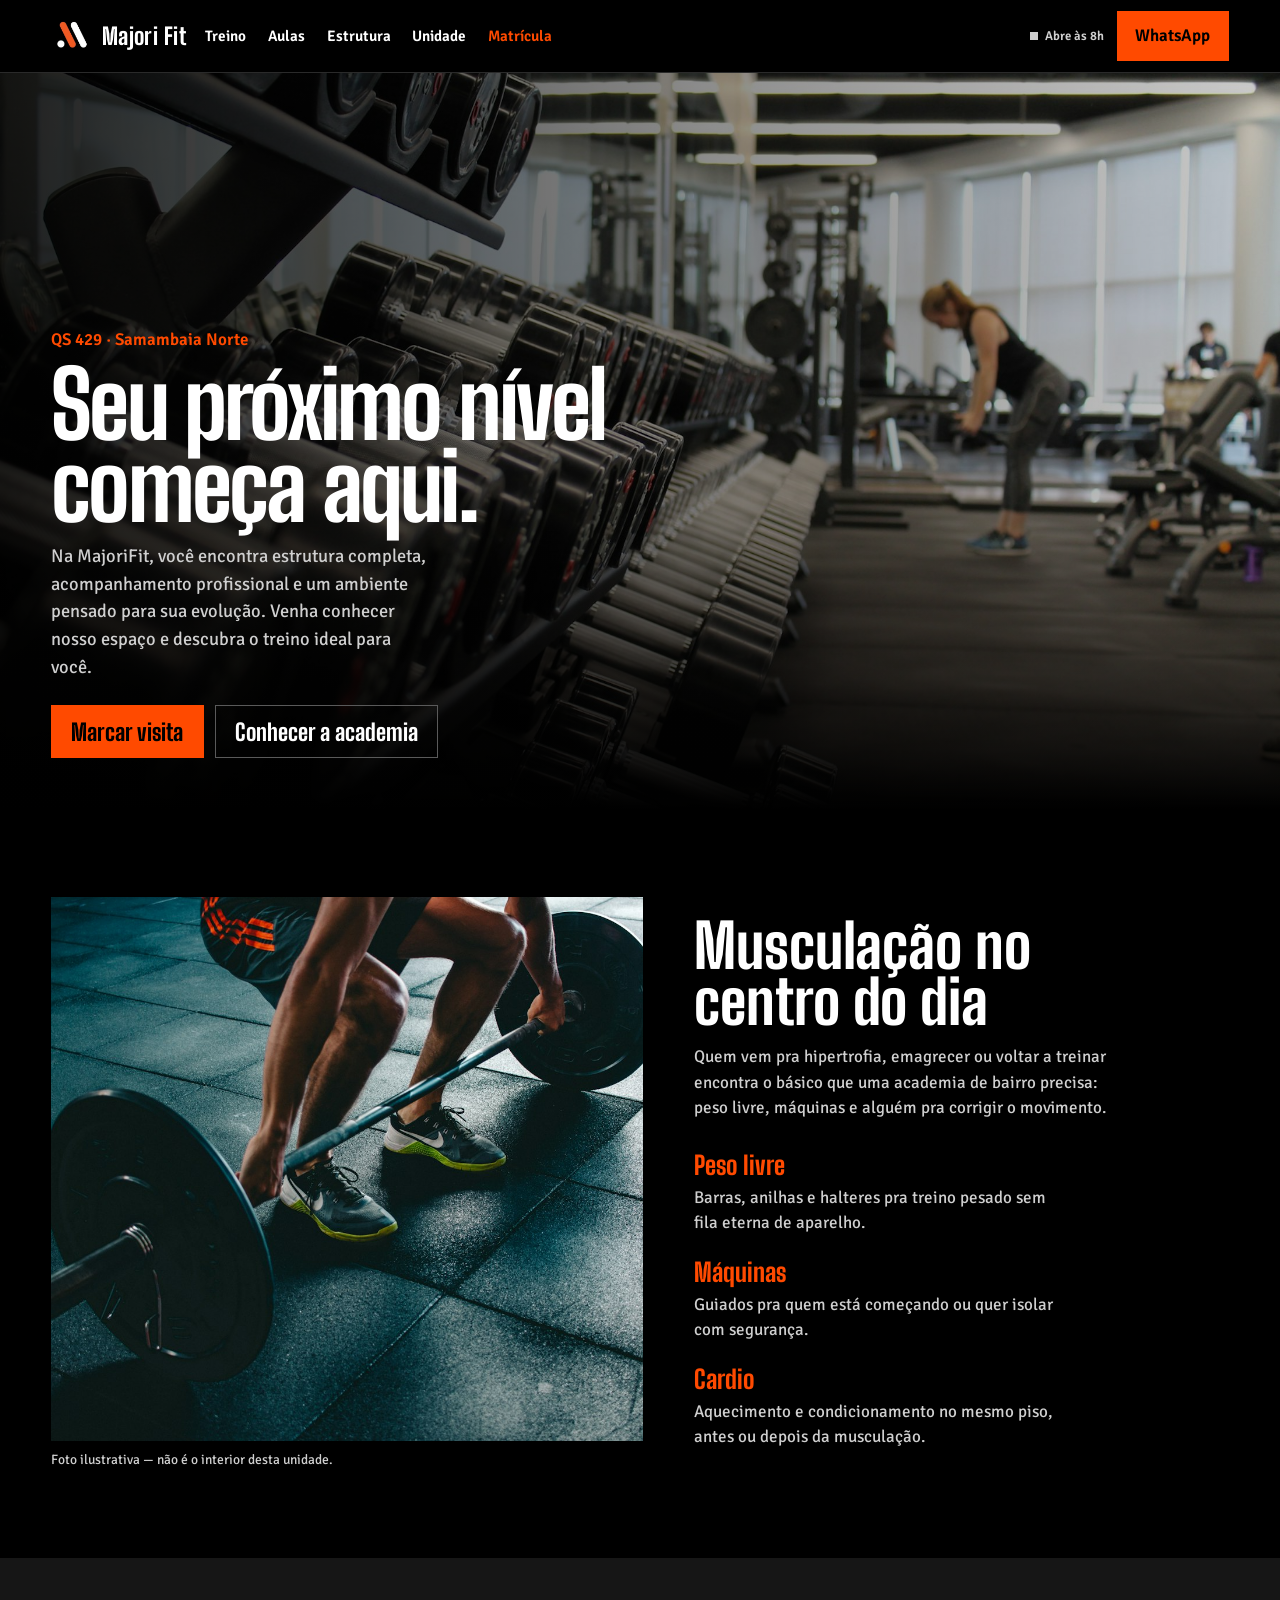
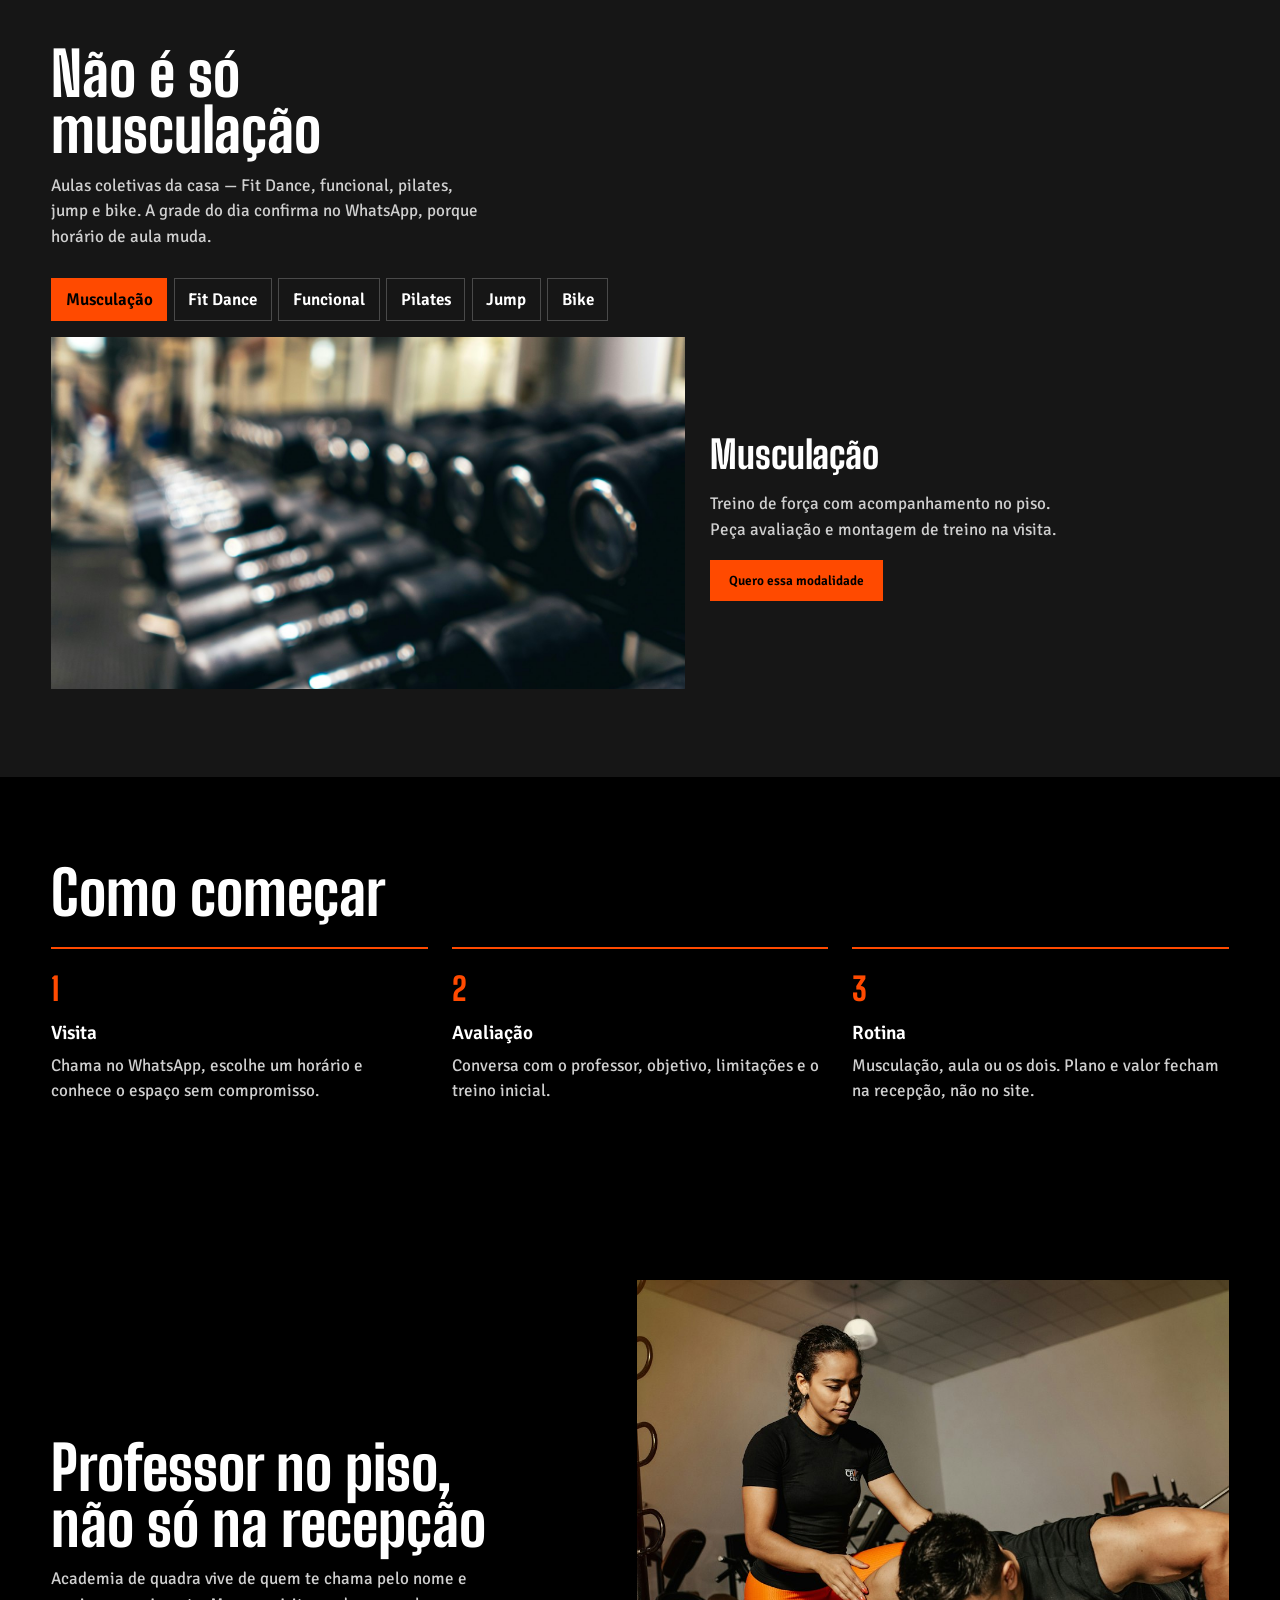
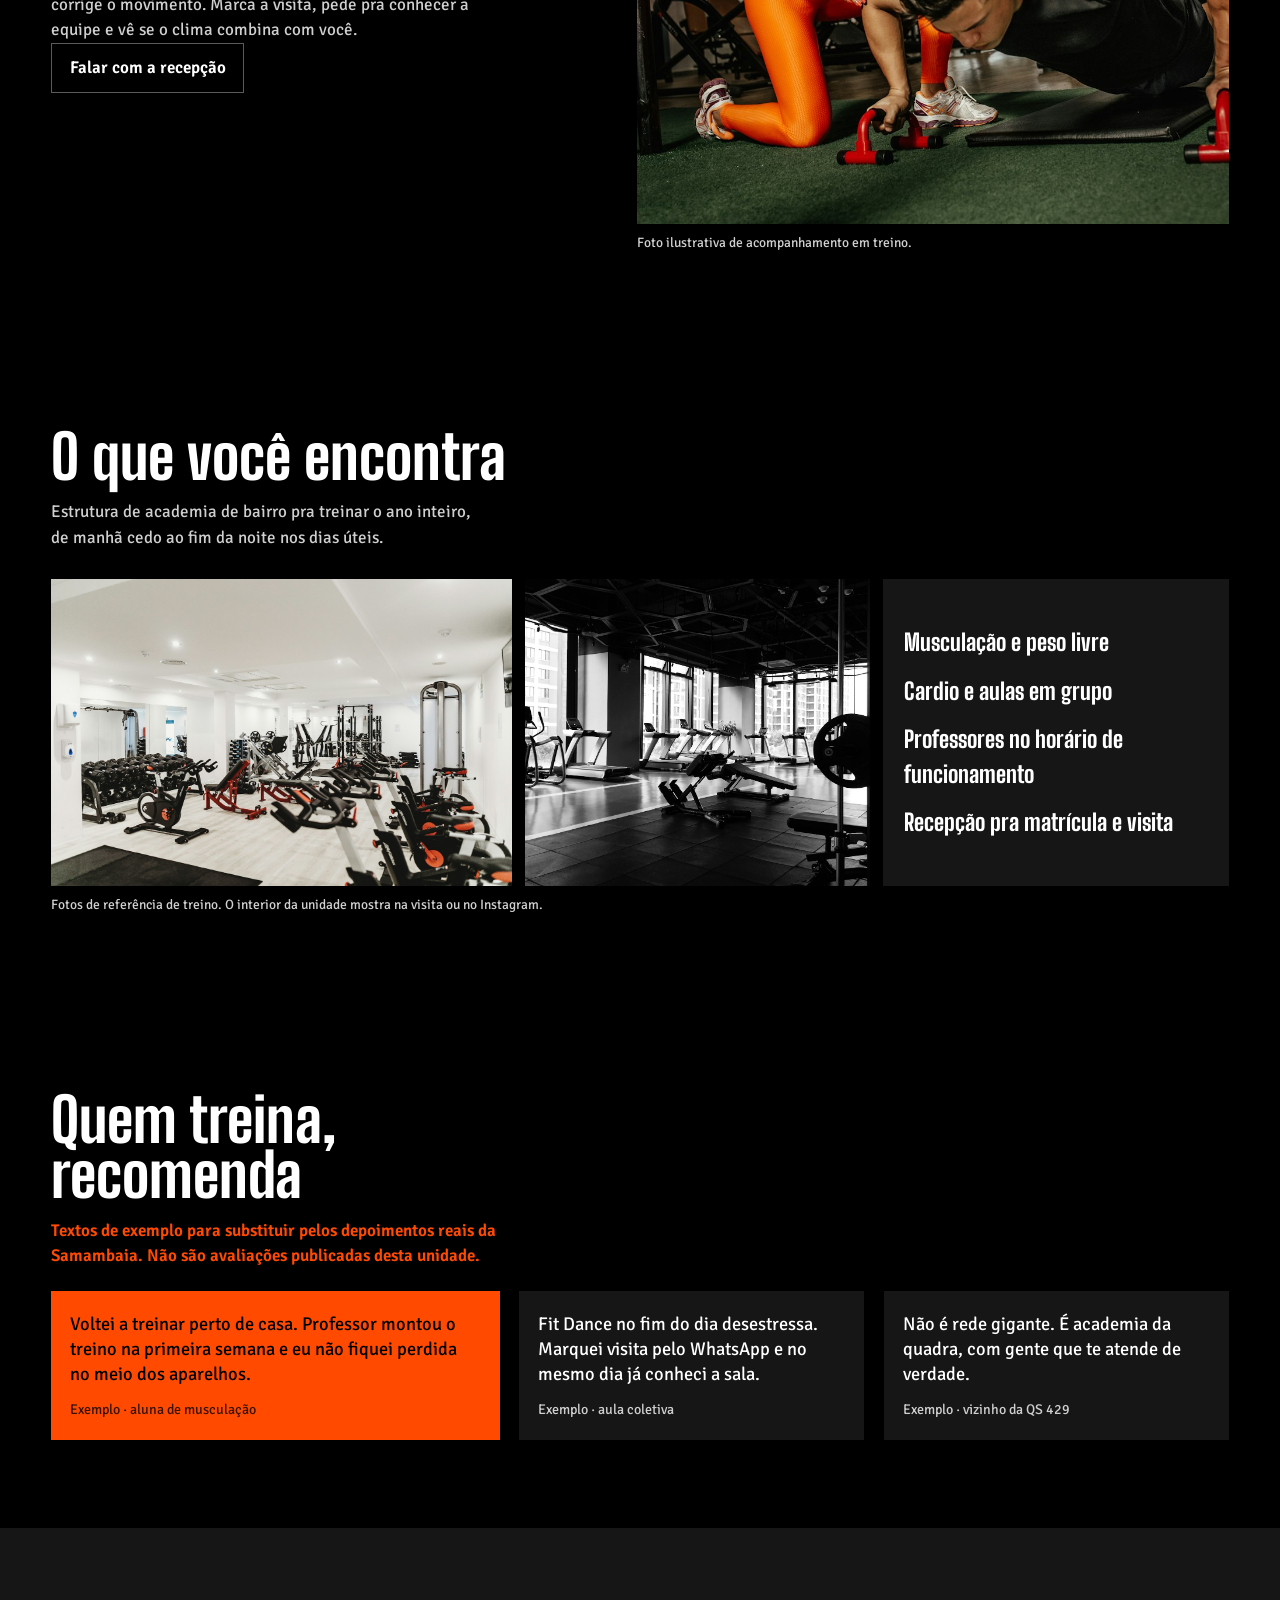
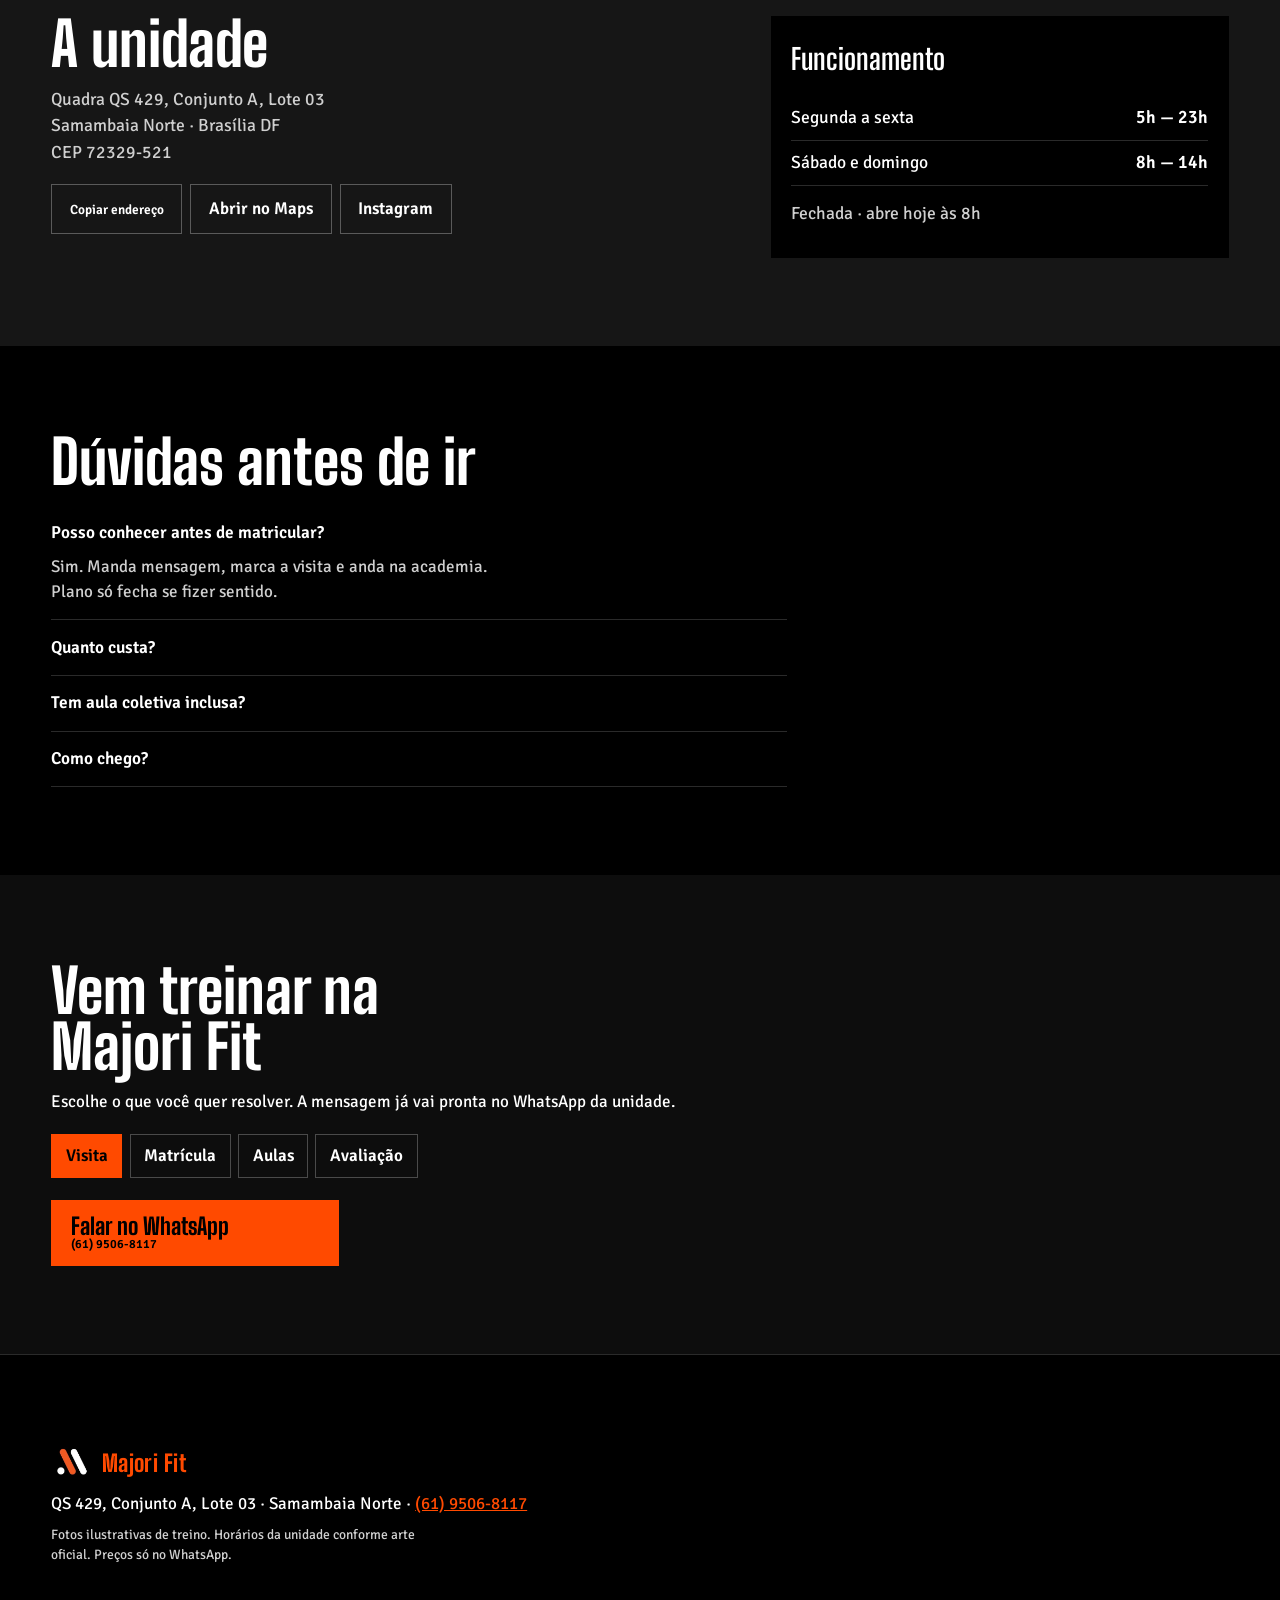
==== index.html @ a64ecca8 "first commit" ====
<!DOCTYPE html>
<html lang="pt-BR">
<head>
  <meta charset="utf-8">
  <meta name="viewport" content="width=device-width, initial-scale=1">
  <title>Majori Fit Samambaia — musculação, aulas e visita na QS 429</title>
  <meta name="description" content="Academia Majori Fit em Samambaia Norte: musculação, aulas coletivas e acompanhamento. QS 429, Conjunto A, Lote 03. Marque visita no WhatsApp (61) 9506-8117.">
  <meta name="theme-color" content="#000000">
  <meta property="og:title" content="Majori Fit Samambaia">
  <meta property="og:description" content="Musculação, aulas e professores na QS 429. Marque uma visita pelo WhatsApp.">
  <meta property="og:type" content="website">
  <meta property="og:locale" content="pt_BR">
  <meta property="og:image" content="assets/logo.png">
  <link rel="icon" href="assets/logo.png" type="image/png">
  <link rel="stylesheet" href="css/styles.css">
  <script type="application/ld+json">
  {
    "@context": "https://schema.org",
    "@type": "HealthClub",
    "name": "Majori Fit Samambaia",
    "image": "assets/logo.png",
    "url": "https://www.instagram.com/majorifitsamambaia/",
    "telephone": "+556195068117",
    "address": {
      "@type": "PostalAddress",
      "streetAddress": "Quadra QS 429, Conjunto A, Lote 03",
      "addressLocality": "Samambaia Norte",
      "addressRegion": "DF",
      "postalCode": "72329-521",
      "addressCountry": "BR"
    },
    "openingHoursSpecification": [
      {"@type": "OpeningHoursSpecification", "dayOfWeek": ["Monday","Tuesday","Wednesday","Thursday","Friday"], "opens": "05:00", "closes": "23:00"},
      {"@type": "OpeningHoursSpecification", "dayOfWeek": ["Saturday","Sunday"], "opens": "08:00", "closes": "14:00"}
    ]
  }
  </script>
</head>
<body>
  <a class="skip" href="#inicio">Pular para o conteúdo</a>
  <div class="toast" id="toast" role="status" aria-live="polite"></div>

  <header class="top">
    <a class="brand" href="#inicio">
      <img src="assets/logo.png" width="44" height="44" alt="">
      <span>Majori Fit</span>
    </a>
    <nav class="nav" id="nav">
      <a href="#treino">Treino</a>
      <a href="#aulas">Aulas</a>
      <a href="#estrutura">Estrutura</a>
      <a href="#unidade">Unidade</a>
      <a href="#falar">Matrícula</a>
    </nav>
    <div class="top-end">
      <p class="live" id="livePill"><span class="dot"></span><span data-live-label>Horário</span></p>
      <a class="btn btn-solid" id="waTop" href="https://wa.me/556195068117">WhatsApp</a>
      <button class="menu-btn" type="button" id="menuBtn" aria-expanded="false" aria-controls="nav">Menu</button>
    </div>
  </header>

  <main>
    <section class="hero" id="inicio">
      <img class="hero-photo" src="assets/photos/hero.jpg" alt="Área de peso livre, foto ilustrativa de treino">
      <div class="hero-shade"></div>
      <div class="hero-inner">
        <p class="where">QS 429 · Samambaia Norte</p>
        <h1>Seu próximo nível <br>começa aqui.</h1>
        <p class="lead">Na MajoriFit, você encontra estrutura completa, acompanhamento profissional e um ambiente pensado para sua evolução. Venha conhecer nosso espaço e descubra o treino ideal para você.</p>
        <div class="hero-actions">
          <a class="btn btn-solid btn-lg" id="waHero" href="https://wa.me/556195068117">Marcar visita</a>
          <a class="btn btn-ghost btn-lg" href="#treino">Conhecer a academia</a>
        </div>
      </div>
    </section>

    <section class="split" id="treino">
      <figure>
        <img src="assets/photos/weights.jpg" alt="Agachamento com barra, foto ilustrativa">
        <figcaption>Foto ilustrativa — não é o interior desta unidade.</figcaption>
      </figure>
      <div class="split-copy">
        <h2>Musculação no centro do dia</h2>
        <p>Quem vem pra hipertrofia, emagrecer ou voltar a treinar encontra o básico que uma academia de bairro precisa: peso livre, máquinas e alguém pra corrigir o movimento.</p>
        <dl>
          <div><dt>Peso livre</dt><dd>Barras, anilhas e halteres pra treino pesado sem fila eterna de aparelho.</dd></div>
          <div><dt>Máquinas</dt><dd>Guiados pra quem está começando ou quer isolar com segurança.</dd></div>
          <div><dt>Cardio</dt><dd>Aquecimento e condicionamento no mesmo piso, antes ou depois da musculação.</dd></div>
        </dl>
      </div>
    </section>

    <section class="mods" id="aulas">
      <div class="mods-head">
        <h2>Não é só musculação</h2>
        <p>Aulas coletivas da casa — Fit Dance, funcional, pilates, jump e bike. A grade do dia confirma no WhatsApp, porque horário de aula muda.</p>
      </div>
      <div class="mods-layout">
        <div class="mod-tabs" role="tablist" aria-label="Modalidades">
          <button type="button" class="is-on" role="tab" aria-selected="true" data-mod="musculacao">Musculação</button>
          <button type="button" role="tab" aria-selected="false" data-mod="fitdance">Fit Dance</button>
          <button type="button" role="tab" aria-selected="false" data-mod="funcional">Funcional</button>
          <button type="button" role="tab" aria-selected="false" data-mod="pilates">Pilates</button>
          <button type="button" role="tab" aria-selected="false" data-mod="jump">Jump</button>
          <button type="button" role="tab" aria-selected="false" data-mod="bike">Bike</button>
        </div>
        <article class="mod-panel" id="modPanel">
          <img src="assets/photos/floor.jpg" alt="" id="modImg">
          <div>
            <h3 id="modTitle">Musculação</h3>
            <p id="modText">Treino de força com acompanhamento no piso. Peça avaliação e montagem de treino na visita.</p>
            <button type="button" class="btn btn-solid" data-intent="saber da musculação e marcar avaliação" id="modWa">Quero essa modalidade</button>
          </div>
        </article>
      </div>
    </section>

    <section class="path">
      <h2>Como começar</h2>
      <ol>
        <li>
          <strong>Visita</strong>
          <p>Chama no WhatsApp, escolhe um horário e conhece o espaço sem compromisso.</p>
        </li>
        <li>
          <strong>Avaliação</strong>
          <p>Conversa com o professor, objetivo, limitações e o treino inicial.</p>
        </li>
        <li>
          <strong>Rotina</strong>
          <p>Musculação, aula ou os dois. Plano e valor fecham na recepção, não no site.</p>
        </li>
      </ol>
    </section>

    <section class="team split reverse">
      <figure>
        <img src="assets/photos/class.jpg" alt="Professor corrigindo exercício, foto ilustrativa">
        <figcaption>Foto ilustrativa de acompanhamento em treino.</figcaption>
      </figure>
      <div class="split-copy">
        <h2>Professor no piso, não só na recepção</h2>
        <p>Academia de quadra vive de quem te chama pelo nome e corrige o movimento. Marca a visita, pede pra conhecer a equipe e vê se o clima combina com você.</p>
        <a class="btn btn-ghost" id="waTeam" href="https://wa.me/556195068117">Falar com a recepção</a>
      </div>
    </section>

    <section class="amen" id="estrutura">
      <div class="amen-copy">
        <h2>O que você encontra</h2>
        <p>Estrutura de academia de bairro pra treinar o ano inteiro, de manhã cedo ao fim da noite nos dias úteis.</p>
      </div>
      <div class="amen-visual">
        <figure>
          <img src="assets/photos/machines.jpg" alt="Sala com bikes e máquinas, foto ilustrativa">
        </figure>
        <figure>
          <img src="assets/photos/cardio.jpg" alt="Área de esteiras, foto ilustrativa">
        </figure>
        <ul>
          <li>Musculação e peso livre</li>
          <li>Cardio e aulas em grupo</li>
          <li>Professores no horário de funcionamento</li>
          <li>Recepção pra matrícula e visita</li>
        </ul>
      </div>
      <p class="note">Fotos de referência de treino. O interior da unidade mostra na visita ou no Instagram.</p>
    </section>

    <section class="voices" id="alunos">
      <div class="voices-head">
        <h2>Quem treina, recomenda</h2>
        <p class="stamp">Textos de exemplo para substituir pelos depoimentos reais da Samambaia. Não são avaliações publicadas desta unidade.</p>
      </div>
      <div class="quotes">
        <figure>
          <blockquote>Voltei a treinar perto de casa. Professor montou o treino na primeira semana e eu não fiquei perdida no meio dos aparelhos.</blockquote>
          <figcaption>Exemplo · aluna de musculação</figcaption>
        </figure>
        <figure>
          <blockquote>Fit Dance no fim do dia desestressa. Marquei visita pelo WhatsApp e no mesmo dia já conheci a sala.</blockquote>
          <figcaption>Exemplo · aula coletiva</figcaption>
        </figure>
        <figure>
          <blockquote>Não é rede gigante. É academia da quadra, com gente que te atende de verdade.</blockquote>
          <figcaption>Exemplo · vizinho da QS 429</figcaption>
        </figure>
      </div>
    </section>

    <section class="unit" id="unidade">
      <div>
        <h2>A unidade</h2>
        <p>Quadra QS 429, Conjunto A, Lote 03<br>Samambaia Norte · Brasília DF<br>CEP 72329-521</p>
        <div class="unit-actions">
          <button type="button" class="btn btn-ghost" id="copyAddr">Copiar endereço</button>
          <a class="btn btn-ghost" href="https://www.google.com/maps/search/?api=1&amp;query=QS+429+Conjunto+A+Lote+03+Samambaia+Norte+Bras%C3%ADlia" target="_blank" rel="noopener">Abrir no Maps</a>
          <a class="btn btn-ghost" href="https://www.instagram.com/majorifitsamambaia/" target="_blank" rel="noopener">Instagram</a>
        </div>
      </div>
      <aside class="hours" aria-labelledby="hoursTitle">
        <h3 id="hoursTitle">Funcionamento</h3>
        <p data-slot="weekday"><span>Segunda a sexta</span> <strong>5h — 23h</strong></p>
        <p data-slot="weekend"><span>Sábado e domingo</span> <strong>8h — 14h</strong></p>
        <p class="hours-live" id="hoursLive">Confira se a porta está aberta agora.</p>
      </aside>
    </section>

    <section class="faq" id="faq">
      <h2>Dúvidas antes de ir</h2>
      <div class="faq-list">
        <details open>
          <summary>Posso conhecer antes de matricular?</summary>
          <p>Sim. Manda mensagem, marca a visita e anda na academia. Plano só fecha se fizer sentido.</p>
        </details>
        <details>
          <summary>Quanto custa?</summary>
          <p>Valor e promoção saem no WhatsApp ou na recepção. O site não inventa mensalidade.</p>
        </details>
        <details>
          <summary>Tem aula coletiva inclusa?</summary>
          <p>A casa oferece musculação e aulas. Qual aula roda em cada horário você confirma na visita ou no Instagram.</p>
        </details>
        <details>
          <summary>Como chego?</summary>
          <p>QS 429, Conjunto A, Lote 03, Samambaia Norte. Copia o endereço ou abre a rota no Maps.</p>
        </details>
      </div>
    </section>

    <section class="cta" id="falar">
      <h2>Vem treinar na Majori Fit</h2>
      <p>Escolhe o que você quer resolver. A mensagem já vai pronta no WhatsApp da unidade.</p>
      <div class="chips" role="group" aria-label="Motivo da mensagem">
        <button type="button" class="chip is-on" data-intent="marcar uma visita para conhecer a academia">Visita</button>
        <button type="button" class="chip" data-intent="começar a treinar e falar de matrícula">Matrícula</button>
        <button type="button" class="chip" data-intent="saber da grade de aulas coletivas">Aulas</button>
        <button type="button" class="chip" data-intent="pedir avaliação e montagem de treino">Avaliação</button>
      </div>
      <a class="btn btn-solid btn-lg" id="waCta" href="https://wa.me/556195068117">
        Falar no WhatsApp
        <small>(61) 9506-8117</small>
      </a>
    </section>
  </main>

  <footer class="foot">
    <a class="brand" href="#inicio">
      <img src="assets/logo.png" width="36" height="36" alt="">
      <span>Majori Fit</span>
    </a>
    <p>QS 429, Conjunto A, Lote 03 · Samambaia Norte · <a href="https://wa.me/556195068117">(61) 9506-8117</a></p>
    <p class="fine">Fotos ilustrativas de treino. Horários da unidade conforme arte oficial. Preços só no WhatsApp.</p>
  </footer>

  <a class="dock" id="dock" href="https://wa.me/556195068117"><span>WhatsApp</span><small data-live-label>Falar agora</small></a>

  <script src="https://cdn.jsdelivr.net/npm/gsap@3.12.7/dist/gsap.min.js"></script>
  <script src="js/main.js"></script>
</body>
</html>
---- css/styles.css ----
@font-face {
  font-family: "Big Shoulders Display";
  src: url("../fonts/BigShouldersDisplay.woff2") format("woff2");
  font-weight: 700 800;
  font-style: normal;
  font-display: swap;
}

@font-face {
  font-family: "Signika";
  src: url("../fonts/Signika.woff2") format("woff2");
  font-weight: 400 600;
  font-style: normal;
  font-display: swap;
}

:root {
  --ink: #000;
  --paper: #fff;
  --ember: #ff4a00;
  --recess: #161616;
  --line: #2a2a2a;
  --mute: #cfcfcf;
  --ease: cubic-bezier(0.23, 1, 0.32, 1);
  --display: "Big Shoulders Display", "Arial Narrow", sans-serif;
  --text: "Signika", "Segoe UI", sans-serif;
  --pad: clamp(1.25rem, 4vw, 4.5rem);
}

*,
*::before,
*::after {
  box-sizing: border-box;
  margin: 0;
  padding: 0;
}

html {
  scroll-behavior: smooth;
  color-scheme: dark;
  scroll-padding-top: 4.6rem;
}

body {
  background: var(--ink);
  color: var(--paper);
  font-family: var(--text);
  font-size: 1.0625rem;
  line-height: 1.5;
  overflow-x: hidden;
}

img {
  max-width: 100%;
  display: block;
}

::selection {
  background: var(--ember);
  color: var(--ink);
}

:focus-visible {
  outline: 2px solid var(--ember);
  outline-offset: 3px;
}

::-webkit-scrollbar { width: 10px; }
::-webkit-scrollbar-track { background: var(--ink); }
::-webkit-scrollbar-thumb { background: var(--ember); }

.sr-only {
  position: absolute;
  width: 1px;
  height: 1px;
  overflow: hidden;
  clip: rect(0, 0, 0, 0);
}

.skip {
  position: absolute;
  left: 1rem;
  top: -3rem;
  z-index: 40;
  background: var(--ember);
  color: var(--ink);
  padding: 0.6rem 1rem;
  font-weight: 600;
  text-decoration: none;
}

.skip:focus { top: 1rem; }

.top {
  position: sticky;
  top: 0;
  z-index: 20;
  display: flex;
  align-items: center;
  gap: 1.2rem;
  padding: 0.7rem var(--pad);
  background: rgba(0, 0, 0, 0.92);
  border-bottom: 1px solid var(--line);
}

.brand {
  display: flex;
  align-items: center;
  gap: 0.65rem;
  color: var(--paper);
  text-decoration: none;
  font-family: var(--display);
  font-size: 1.45rem;
  font-weight: 800;
  letter-spacing: 0.02em;
}

.brand img {
  width: 2.5rem;
  height: 2.5rem;
}

.nav {
  display: flex;
  gap: 1.35rem;
}

.top-end {
  display: flex;
  align-items: center;
  gap: 0.8rem;
  margin-left: auto;
}

.nav a {
  color: var(--paper);
  text-decoration: none;
  font-weight: 600;
  font-size: 0.95rem;
}

.nav a[aria-current="true"],
.nav a:hover {
  color: var(--ember);
}

.live {
  display: flex;
  align-items: center;
  gap: 0.4rem;
  font-size: 0.8rem;
  font-weight: 600;
  color: var(--mute);
  white-space: nowrap;
}

.dot {
  width: 0.5rem;
  height: 0.5rem;
  background: var(--mute);
}

body.is-open .dot,
body.is-open .live {
  color: var(--ember);
}

body.is-open .dot { background: var(--ember); }

.menu-btn {
  display: none;
  margin-left: auto;
  background: transparent;
  border: 1px solid #5a5a5a;
  color: var(--paper);
  padding: 0.45rem 0.75rem;
  cursor: pointer;
  font: inherit;
  font-weight: 600;
}

.btn {
  display: inline-flex;
  flex-direction: column;
  align-items: flex-start;
  justify-content: center;
  gap: 0.1rem;
  text-decoration: none;
  font-weight: 600;
  border: 1px solid transparent;
  cursor: pointer;
  font-family: inherit;
  transition: transform 140ms var(--ease), background-color 160ms var(--ease), color 160ms var(--ease);
}

.btn-solid {
  background: var(--ember);
  color: var(--ink);
  padding: 0.7rem 1.1rem;
}

.btn-ghost {
  background: transparent;
  color: var(--paper);
  border-color: #5a5a5a;
  padding: 0.7rem 1.1rem;
}

.btn-lg {
  font-family: var(--display);
  font-size: 1.45rem;
  font-weight: 800;
  line-height: 0.95;
  padding: 0.9rem 1.2rem;
}

.btn-lg small {
  font-family: var(--text);
  font-size: 0.78rem;
  font-weight: 600;
}

.btn:active { transform: scale(0.97); }

@media (hover: hover) and (pointer: fine) {
  .btn-ghost:hover { border-color: var(--ember); color: var(--ember); }
  .btn-solid:hover { background: #ff6a2c; }
  .chip:hover { border-color: var(--ember); }
}

.hero {
  position: relative;
  min-height: 32rem;
  height: calc(100svh - 4.2rem);
  max-height: 46rem;
  display: grid;
  align-items: end;
  overflow: hidden;
}

.hero-photo {
  position: absolute;
  inset: 0;
  width: 100%;
  height: 100%;
  object-fit: cover;
}

.hero-shade {
  position: absolute;
  inset: 0;
  background:
    linear-gradient(90deg, rgba(0, 0, 0, 0.88) 0%, rgba(0, 0, 0, 0.45) 55%, rgba(0, 0, 0, 0.2) 100%),
    linear-gradient(0deg, #000 0%, transparent 42%);
}

.hero-inner {
  position: relative;
  z-index: 1;
  padding: clamp(3rem, 10vh, 6rem) var(--pad) 3.2rem;
  max-width: 42rem;
}

.where {
  color: var(--ember);
  font-weight: 600;
  margin-bottom: 0.7rem;
}

.hero h1 {
  font-family: var(--display);
  font-weight: 800;
  font-size: clamp(3rem, 8vw, 5.8rem);
  line-height: 0.88;
  letter-spacing: -0.03em;
  margin-bottom: 1rem;
}

.lead {
  font-size: 1.15rem;
  max-width: 38ch;
  color: var(--mute);
  margin-bottom: 1.5rem;
}

.hero-actions {
  display: flex;
  flex-wrap: wrap;
  gap: 0.7rem;
}

main section {
  scroll-margin-top: 4.6rem;
}

.split,
.mods,
.path,
.amen,
.voices,
.unit,
.faq,
.cta,
.foot {
  padding: clamp(3.2rem, 8vw, 5.5rem) var(--pad);
}

.split {
  display: grid;
  grid-template-columns: 1.05fr 0.95fr;
  gap: clamp(1.5rem, 4vw, 3.5rem);
  align-items: center;
}

.split.reverse {
  grid-template-columns: 0.95fr 1.05fr;
}

.split.reverse figure { order: 2; }

.split img {
  width: 100%;
  height: min(34rem, 70vh);
  object-fit: cover;
}

.split figcaption,
.note {
  margin-top: 0.55rem;
  color: var(--mute);
  font-size: 0.85rem;
}

.split-copy h2,
.mods h2,
.path h2,
.amen h2,
.voices h2,
.unit h2,
.faq h2,
.cta h2 {
  font-family: var(--display);
  font-size: clamp(2.3rem, 5vw, 3.8rem);
  font-weight: 800;
  line-height: 0.92;
  margin-bottom: 0.9rem;
  max-width: 16ch;
}

.split-copy p,
.mods-head p,
.amen-copy p {
  max-width: 48ch;
  color: var(--mute);
}

dl {
  margin-top: 1.6rem;
  display: grid;
  gap: 1.1rem;
}

dt {
  font-family: var(--display);
  font-size: 1.6rem;
  font-weight: 800;
  color: var(--ember);
}

dd {
  max-width: 42ch;
  color: var(--mute);
}

.mods { background: var(--recess); }

.mods-head { margin-bottom: 1.8rem; }

.mod-tabs {
  display: flex;
  flex-wrap: wrap;
  gap: 0.4rem;
  margin-bottom: 1rem;
}

.mod-tabs button,
.chip {
  background: transparent;
  color: var(--paper);
  border: 1px solid #4a4a4a;
  padding: 0.5rem 0.85rem;
  font: inherit;
  font-weight: 600;
  cursor: pointer;
}

.mod-tabs button.is-on,
.chip.is-on {
  background: var(--ember);
  border-color: var(--ember);
  color: var(--ink);
}

.mod-panel {
  display: grid;
  grid-template-columns: 1.1fr 0.9fr;
  gap: 1.6rem;
  align-items: center;
}

.mod-panel img {
  width: 100%;
  height: 22rem;
  object-fit: cover;
}

.mod-panel h3 {
  font-family: var(--display);
  font-size: 2.4rem;
  font-weight: 800;
  margin-bottom: 0.5rem;
}

.mod-panel p {
  color: var(--mute);
  max-width: 40ch;
  margin-bottom: 1.1rem;
}

.path ol {
  list-style: none;
  display: grid;
  grid-template-columns: repeat(3, 1fr);
  gap: 1.5rem;
  counter-reset: step;
  margin-top: 1.6rem;
}

.path li {
  counter-increment: step;
  border-top: 2px solid var(--ember);
  padding-top: 1rem;
}

.path li::before {
  content: counter(step);
  font-family: var(--display);
  font-size: 2rem;
  font-weight: 800;
  color: var(--ember);
  display: block;
  margin-bottom: 0.35rem;
}

.path strong {
  display: block;
  font-size: 1.2rem;
  margin-bottom: 0.35rem;
}

.path p { color: var(--mute); }

.amen-visual {
  display: grid;
  grid-template-columns: 1.2fr 0.9fr 0.9fr;
  gap: 0.8rem;
  margin-top: 1.8rem;
  align-items: stretch;
}

.amen-visual img {
  width: 100%;
  height: 100%;
  min-height: 16rem;
  object-fit: cover;
}

.amen-visual ul {
  list-style: none;
  background: var(--recess);
  padding: 1.4rem 1.3rem;
  display: flex;
  flex-direction: column;
  justify-content: center;
  gap: 0.85rem;
}

.amen-visual li {
  font-family: var(--display);
  font-size: 1.45rem;
  font-weight: 800;
}

.quotes {
  display: grid;
  grid-template-columns: 1.3fr 1fr 1fr;
  gap: 1.2rem;
  margin-top: 1.4rem;
}

.quotes figure {
  background: var(--recess);
  padding: 1.3rem 1.2rem 1.2rem;
}

.quotes figure:first-child {
  background: var(--ember);
  color: var(--ink);
}

.quotes figure:first-child figcaption { color: #3b1400; }

.quotes blockquote {
  font-size: 1.15rem;
  line-height: 1.35;
}

.quotes figcaption {
  margin-top: 0.8rem;
  color: var(--mute);
  font-size: 0.88rem;
}

.stamp {
  color: var(--ember);
  font-weight: 600;
  max-width: 52ch;
}

.unit {
  display: grid;
  grid-template-columns: 1.2fr 0.8fr;
  gap: 2rem;
  background: var(--recess);
}

.unit p { color: var(--mute); font-size: 1.1rem; }

.unit-actions {
  display: flex;
  flex-wrap: wrap;
  gap: 0.5rem;
  margin-top: 1.2rem;
}

.hours {
  background: var(--ink);
  padding: 1.4rem 1.3rem;
}

.hours h3 {
  font-family: var(--display);
  font-size: 1.8rem;
  margin-bottom: 0.9rem;
}

.hours p {
  display: flex;
  justify-content: space-between;
  gap: 1rem;
  padding: 0.55rem 0;
  border-bottom: 1px solid var(--line);
  color: var(--paper);
}

.hours strong {
  font-variant-numeric: tabular-nums;
}

.hours .is-hot strong { color: var(--ember); }

.hours-live {
  border: 0 !important;
  color: var(--mute) !important;
  display: block !important;
  padding-top: 0.9rem !important;
}

.faq-list {
  max-width: 46rem;
  margin-top: 1rem;
}

details {
  border-bottom: 1px solid var(--line);
  padding: 0.9rem 0;
}

summary {
  cursor: pointer;
  font-weight: 600;
  font-size: 1.08rem;
  list-style: none;
}

summary::-webkit-details-marker { display: none; }

details p {
  color: var(--mute);
  margin-top: 0.5rem;
  max-width: 52ch;
}

.cta {
  text-align: left;
  background: #0d0d0d;
}

.chips {
  display: flex;
  flex-wrap: wrap;
  gap: 0.45rem;
  margin: 1.2rem 0 1.4rem;
}

.cta .btn-lg { min-width: min(100%, 18rem); }

.foot {
  border-top: 1px solid var(--line);
  display: grid;
  gap: 0.5rem;
  padding-bottom: 5.5rem;
}

.foot a { color: var(--ember); }
.fine { color: var(--mute); font-size: 0.85rem; max-width: 58ch; }

.toast {
  position: fixed;
  left: 50%;
  bottom: 5.4rem;
  transform: translateX(-50%) translateY(10px);
  background: var(--ember);
  color: var(--ink);
  padding: 0.75rem 1.1rem;
  font-weight: 600;
  z-index: 30;
  opacity: 0;
  pointer-events: none;
  transition: opacity 180ms var(--ease), transform 180ms var(--ease);
}

.toast.is-on {
  opacity: 1;
  transform: translateX(-50%) translateY(0);
}

.dock { display: none; }

@media (max-width: 900px) {
  .menu-btn {
    display: inline-flex !important;
    background: var(--ember);
    color: var(--ink);
    border-color: var(--ember);
    position: static;
    margin-left: auto;
  }
  .top { position: sticky; }
  .hero {
    height: auto;
    max-height: none;
    min-height: 34rem;
  }
  .hero-inner {
    padding-bottom: 6.5rem;
  }
  .hero-actions {
    flex-direction: column;
    align-items: stretch;
  }
  .hero-actions .btn {
    width: 100%;
  }
  .nav {
    display: none;
    position: absolute;
    top: 100%;
    left: 0;
    right: 0;
    background: #000;
    flex-direction: column;
    padding: 1rem var(--pad) 1.2rem;
    gap: 0.9rem;
    border-bottom: 1px solid var(--line);
  }
  .top.is-open .nav { display: flex; }
  .live { display: none; }
  .top-end .live,
  .top-end .btn-solid { display: none; }

  .split,
  .split.reverse,
  .mod-panel,
  .path ol,
  .amen-visual,
  .quotes,
  .unit {
    grid-template-columns: 1fr;
  }

  .split.reverse figure { order: 0; }
  .split img { height: 18rem; }
  .mod-panel img { height: 16rem; }

  .dock {
    display: flex;
    align-items: center;
    justify-content: space-between;
    position: fixed;
    left: 0;
    right: 0;
    bottom: 0;
    z-index: 15;
    background: var(--ember);
    color: var(--ink);
    text-decoration: none;
    font-family: var(--display);
    font-size: 1.5rem;
    font-weight: 800;
    padding: 0.85rem 1rem calc(0.85rem + env(safe-area-inset-bottom));
  }
}

@media (prefers-reduced-motion: reduce) {
  html { scroll-behavior: auto; }
  * {
    animation: none !important;
    transition-duration: 0.01ms !important;
  }
}
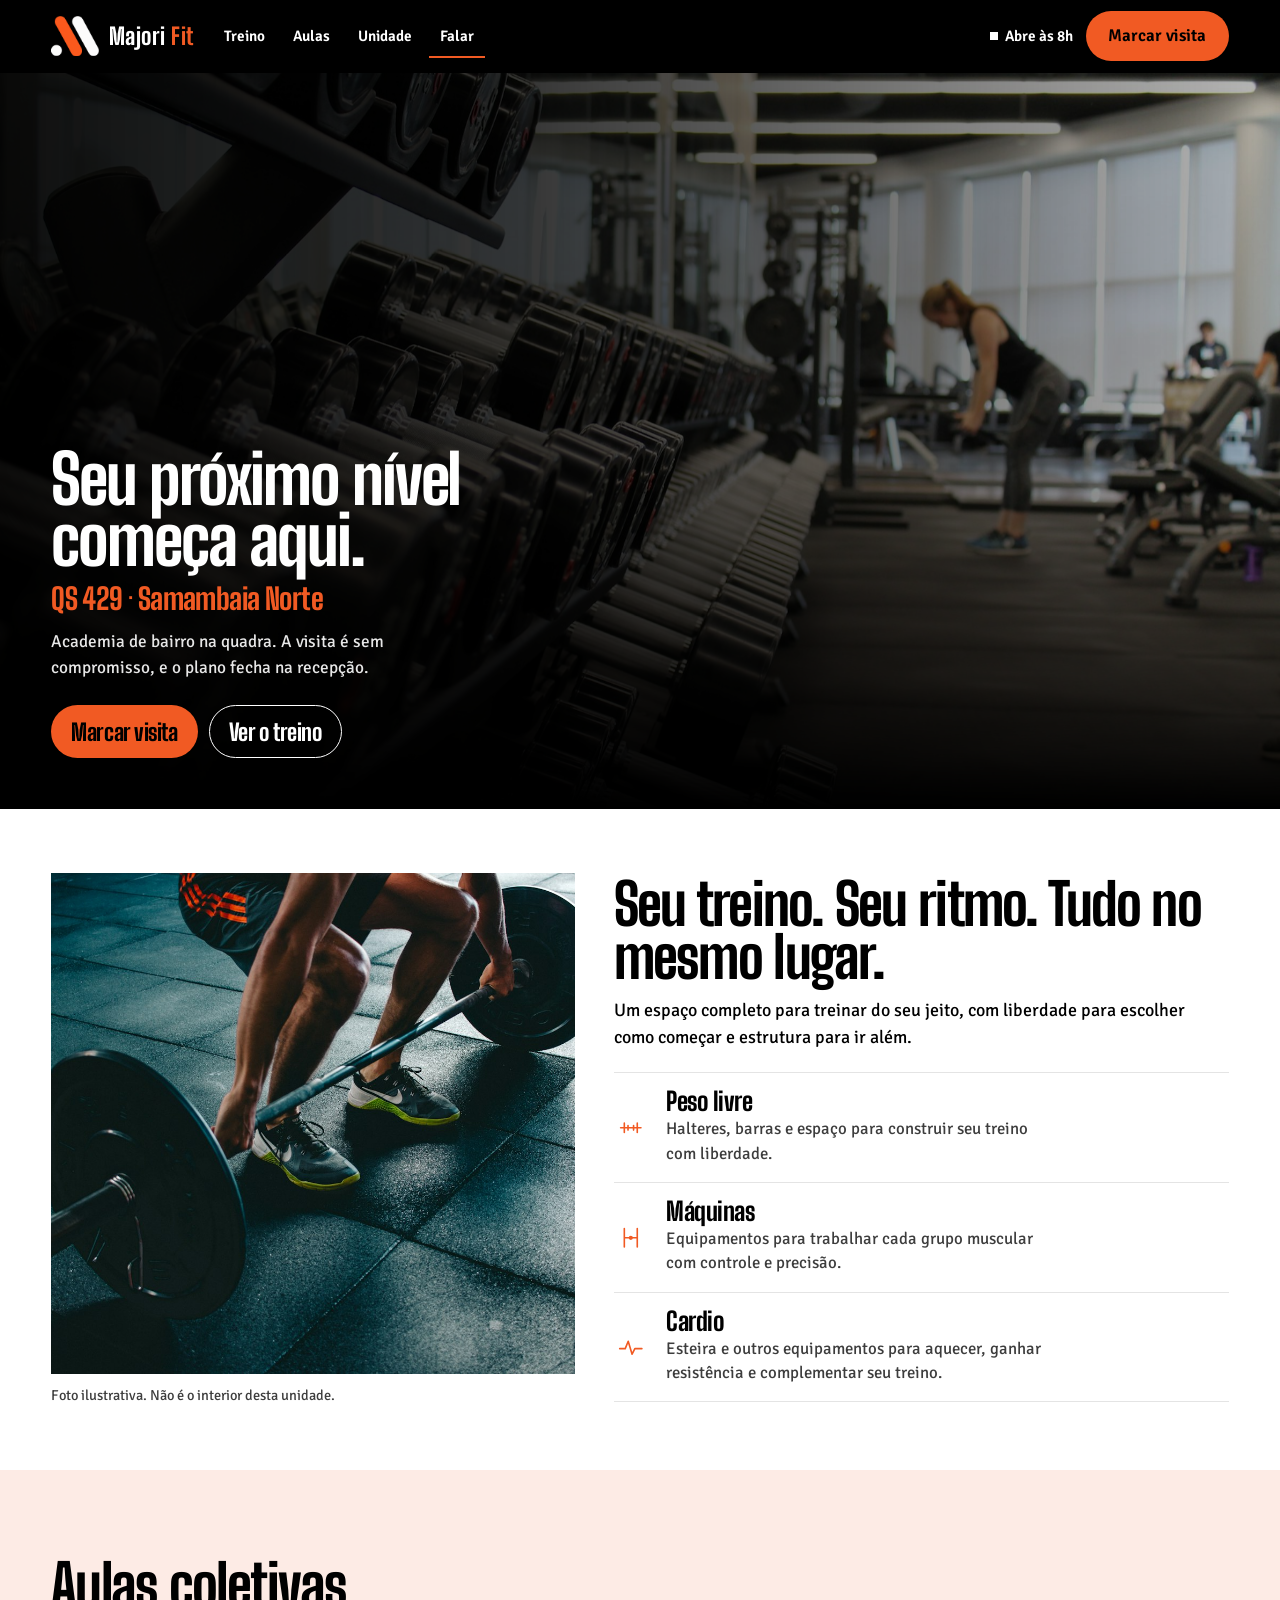
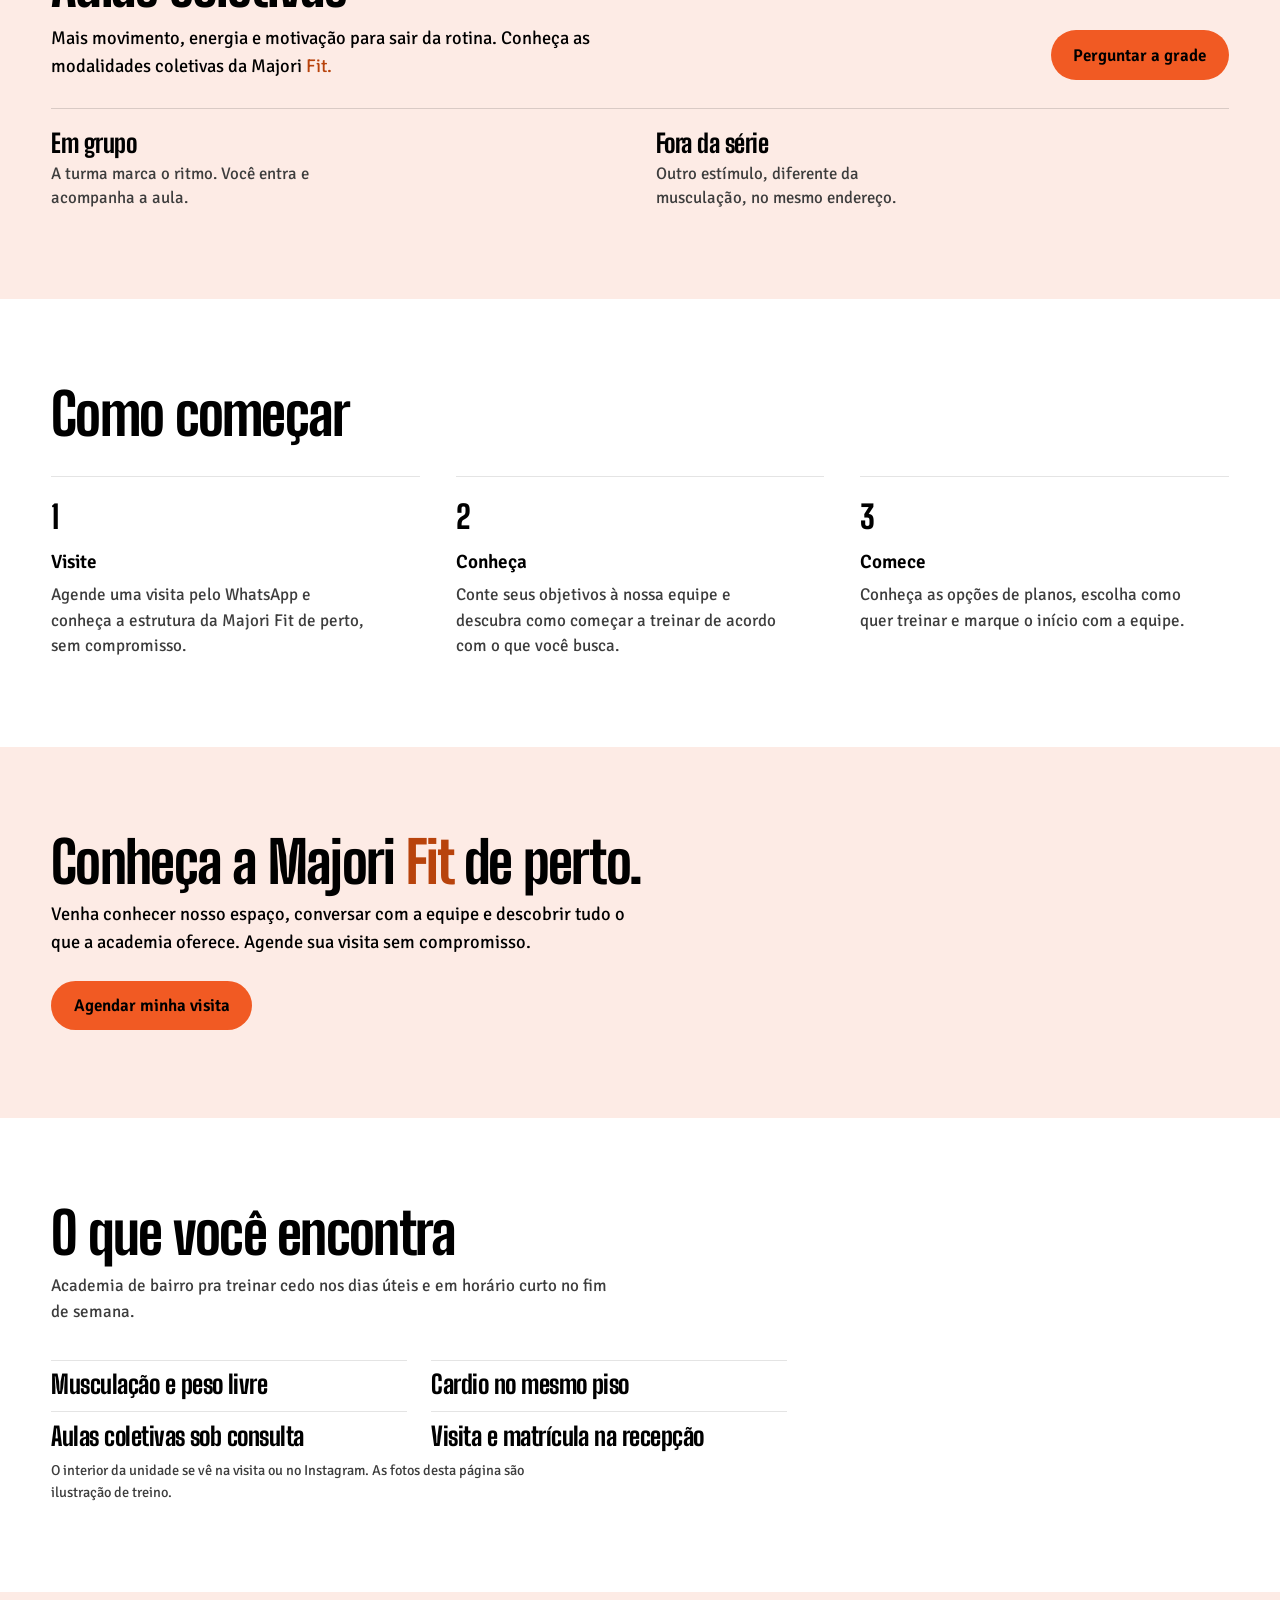
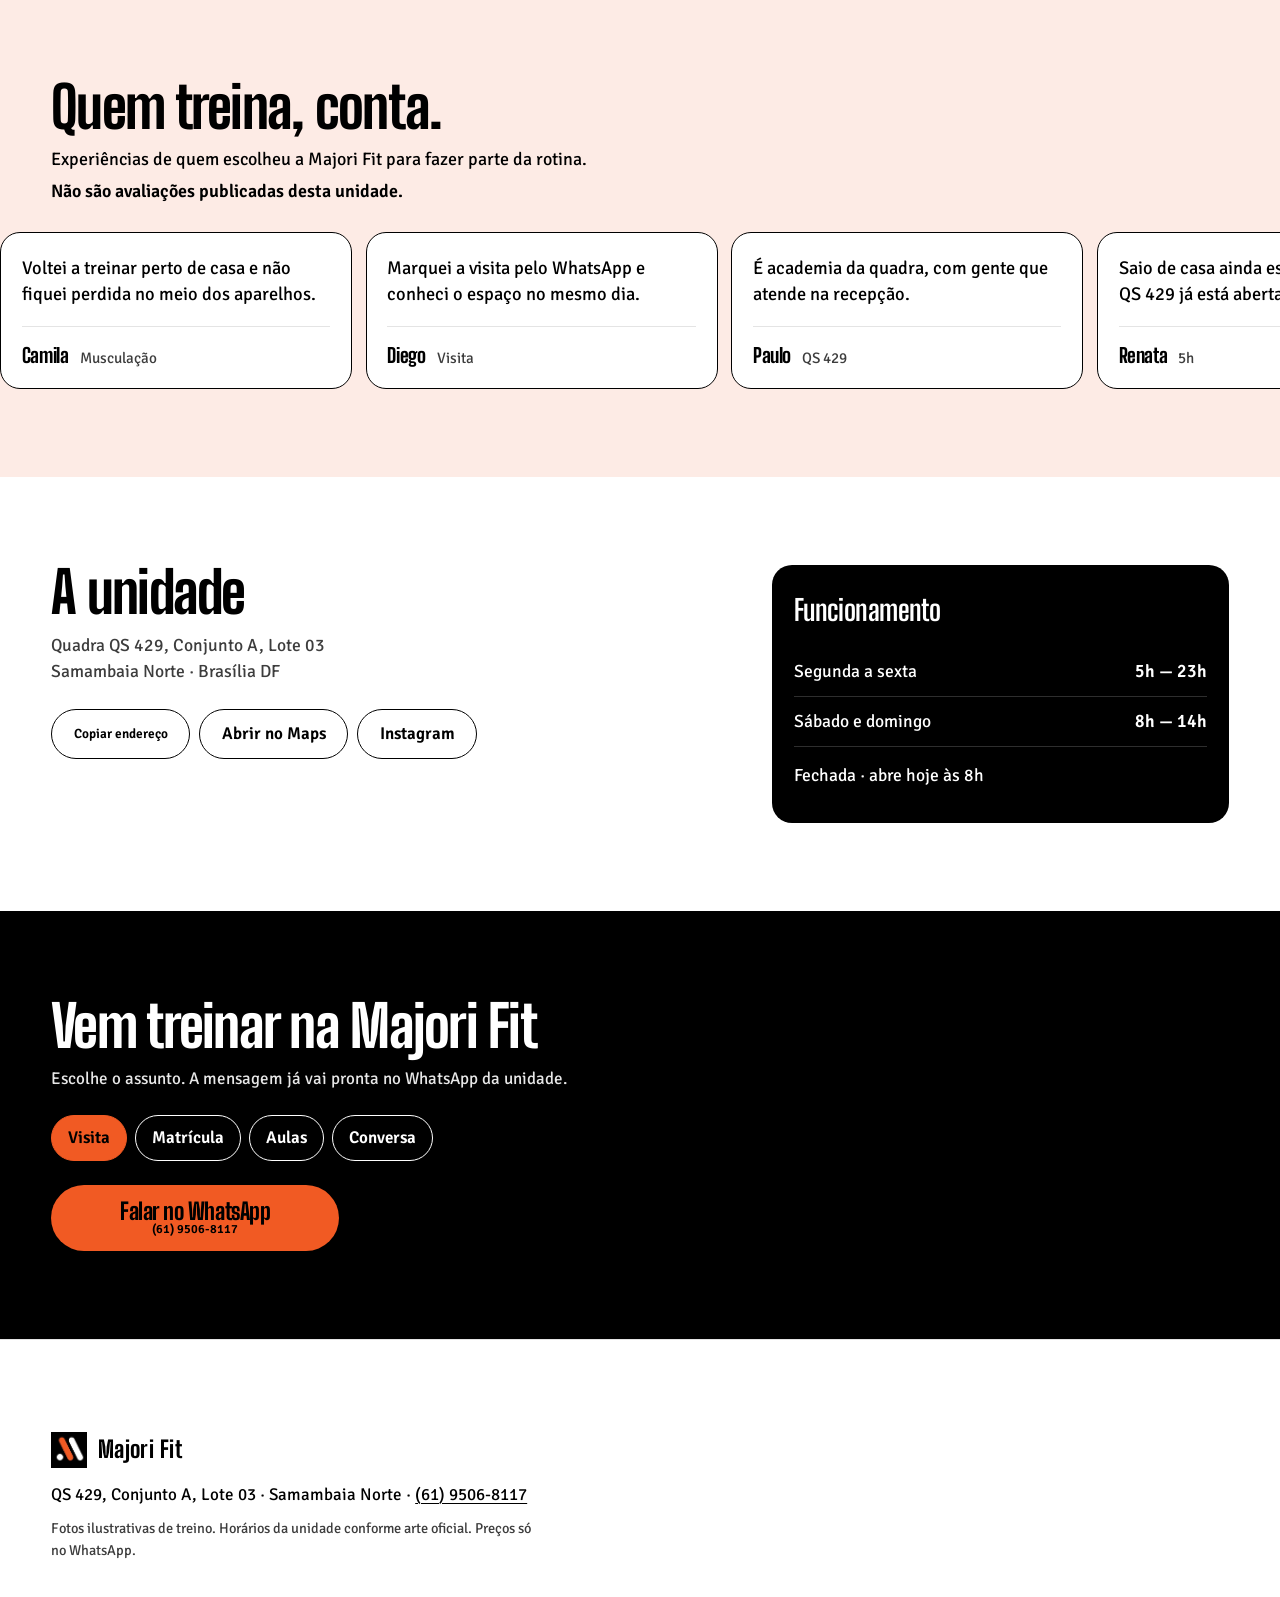
==== commit 0d1cf44b: "Update index.html, styles.css, and main.js for improved layout and functionality. Changes include en" ====
--- a/index.html
+++ b/index.html
@@ -2,12 +2,12 @@
 <html lang="pt-BR">
 <head>
   <meta charset="utf-8">
-  <meta name="viewport" content="width=device-width, initial-scale=1">
-  <title>Majori Fit Samambaia — musculação, aulas e visita na QS 429</title>
-  <meta name="description" content="Academia Majori Fit em Samambaia Norte: musculação, aulas coletivas e acompanhamento. QS 429, Conjunto A, Lote 03. Marque visita no WhatsApp (61) 9506-8117.">
+  <meta name="viewport" content="width=device-width, initial-scale=1, viewport-fit=cover">
+  <title>Majori Fit Samambaia — QS 429, a partir das 5h</title>
+  <meta name="description" content="Majori Fit na QS 429, Conjunto A, Lote 03, Samambaia Norte. Segunda a sexta, 5h–23h. Sábado e domingo, 8h–14h. Visita pelo WhatsApp (61) 9506-8117.">
   <meta name="theme-color" content="#000000">
   <meta property="og:title" content="Majori Fit Samambaia">
-  <meta property="og:description" content="Musculação, aulas e professores na QS 429. Marque uma visita pelo WhatsApp.">
+  <meta property="og:description" content="QS 429, Samambaia Norte. Horário e visita no WhatsApp (61) 9506-8117.">
   <meta property="og:type" content="website">
   <meta property="og:locale" content="pt_BR">
   <meta property="og:image" content="assets/logo.png">
@@ -26,7 +26,6 @@
       "streetAddress": "Quadra QS 429, Conjunto A, Lote 03",
       "addressLocality": "Samambaia Norte",
       "addressRegion": "DF",
-      "postalCode": "72329-521",
       "addressCountry": "BR"
     },
     "openingHoursSpecification": [
@@ -42,156 +41,203 @@
 
   <header class="top">
     <a class="brand" href="#inicio">
-      <img src="assets/logo.png" width="44" height="44" alt="">
-      <span>Majori Fit</span>
+      <span class="brand-mark">
+        <img src="assets/Logotipo abstrato laranja e branco.png" width="66" height="44" alt="">
+      </span>
+      <span>Majori <span class="brand-name">Fit</span></span>
     </a>
     <nav class="nav" id="nav">
       <a href="#treino">Treino</a>
       <a href="#aulas">Aulas</a>
-      <a href="#estrutura">Estrutura</a>
       <a href="#unidade">Unidade</a>
-      <a href="#falar">Matrícula</a>
+      <a href="#falar">Falar</a>
+      <a class="btn btn-solid nav-cta" id="waNav" href="https://wa.me/556195068117" target="_blank" rel="noopener">Falar no WhatsApp</a>
     </nav>
     <div class="top-end">
-      <p class="live" id="livePill"><span class="dot"></span><span data-live-label>Horário</span></p>
-      <a class="btn btn-solid" id="waTop" href="https://wa.me/556195068117">WhatsApp</a>
-      <button class="menu-btn" type="button" id="menuBtn" aria-expanded="false" aria-controls="nav">Menu</button>
+      <p class="live" id="livePill"><span class="dot" aria-hidden="true"></span><span data-live-label>Abre às 5h</span></p>
+      <a class="btn btn-solid" id="waTop" href="https://wa.me/556195068117" target="_blank" rel="noopener">Marcar visita</a>
     </div>
+    <button class="menu-btn" type="button" id="menuBtn" aria-expanded="false" aria-controls="nav" aria-label="Abrir menu">
+      <span class="menu-icon" aria-hidden="true"><span></span><span></span><span></span></span>
+    </button>
   </header>
 
   <main>
     <section class="hero" id="inicio">
-      <img class="hero-photo" src="assets/photos/hero.jpg" alt="Área de peso livre, foto ilustrativa de treino">
-      <div class="hero-shade"></div>
+      <img class="hero-photo" src="assets/photos/hero.jpg" alt="Foto ilustrativa de treino com pesos. Não mostra o interior desta unidade." width="1600" height="1066" fetchpriority="high" decoding="async">
+      <div class="hero-shade" aria-hidden="true"></div>
       <div class="hero-inner">
-        <p class="where">QS 429 · Samambaia Norte</p>
-        <h1>Seu próximo nível <br>começa aqui.</h1>
-        <p class="lead">Na MajoriFit, você encontra estrutura completa, acompanhamento profissional e um ambiente pensado para sua evolução. Venha conhecer nosso espaço e descubra o treino ideal para você.</p>
+        <h1 class="slogan">Seu próximo nível começa aqui.</h1>
+        <p class="hero-place">QS 429 · Samambaia Norte</p>
+        <p class="lead">Academia de bairro na quadra. A visita é sem compromisso, e o plano fecha na recepção.</p>
         <div class="hero-actions">
-          <a class="btn btn-solid btn-lg" id="waHero" href="https://wa.me/556195068117">Marcar visita</a>
-          <a class="btn btn-ghost btn-lg" href="#treino">Conhecer a academia</a>
+          <a class="btn btn-solid btn-lg btn-pulse" id="waHero" href="https://wa.me/556195068117" target="_blank" rel="noopener">Marcar visita</a>
+          <a class="btn btn-ghost btn-lg" href="#treino">Ver o treino</a>
         </div>
       </div>
     </section>
 
     <section class="split" id="treino">
       <figure>
-        <img src="assets/photos/weights.jpg" alt="Agachamento com barra, foto ilustrativa">
-        <figcaption>Foto ilustrativa — não é o interior desta unidade.</figcaption>
+        <img src="assets/photos/weights.jpg" alt="Agachamento com barra, foto ilustrativa. Não é o interior desta unidade." width="1200" height="800" decoding="async">
+        <figcaption>Foto ilustrativa. Não é o interior desta unidade.</figcaption>
       </figure>
       <div class="split-copy">
-        <h2>Musculação no centro do dia</h2>
-        <p>Quem vem pra hipertrofia, emagrecer ou voltar a treinar encontra o básico que uma academia de bairro precisa: peso livre, máquinas e alguém pra corrigir o movimento.</p>
-        <dl>
-          <div><dt>Peso livre</dt><dd>Barras, anilhas e halteres pra treino pesado sem fila eterna de aparelho.</dd></div>
-          <div><dt>Máquinas</dt><dd>Guiados pra quem está começando ou quer isolar com segurança.</dd></div>
-          <div><dt>Cardio</dt><dd>Aquecimento e condicionamento no mesmo piso, antes ou depois da musculação.</dd></div>
+        <h2>Seu treino. Seu ritmo. Tudo no mesmo lugar.</h2>
+        <p>Um espaço completo para treinar do seu jeito, com liberdade para escolher como começar e estrutura para ir além.</p>
+        <dl class="modes">
+          <div>
+            <svg class="mode-icon" viewBox="0 0 32 32" aria-hidden="true">
+              <path d="M5 16h22M9 11v10M13 13.5v5M19 13.5v5M23 11v10" fill="none" stroke="currentColor" stroke-width="1.75" stroke-linecap="round"/>
+            </svg>
+            <dt>Peso livre</dt>
+            <dd>Halteres, barras e espaço para construir seu treino com liberdade.</dd>
+          </div>
+          <div>
+            <svg class="mode-icon" viewBox="0 0 32 32" aria-hidden="true">
+              <path d="M9 6v20M23 6v20M9 16h14" fill="none" stroke="currentColor" stroke-width="1.75" stroke-linecap="round"/>
+              <circle cx="16" cy="16" r="2.25" fill="currentColor"/>
+            </svg>
+            <dt>Máquinas</dt>
+            <dd>Equipamentos para trabalhar cada grupo muscular com controle e precisão.</dd>
+          </div>
+          <div>
+            <svg class="mode-icon" viewBox="0 0 32 32" aria-hidden="true">
+              <path d="M4 18h6l3.2-8 4.2 14 3-6H28" fill="none" stroke="currentColor" stroke-width="1.75" stroke-linecap="round" stroke-linejoin="round"/>
+            </svg>
+            <dt>Cardio</dt>
+            <dd>Esteira e outros equipamentos para aquecer, ganhar resistência e complementar seu treino.</dd>
+          </div>
         </dl>
       </div>
     </section>
 
     <section class="mods" id="aulas">
       <div class="mods-head">
-        <h2>Não é só musculação</h2>
-        <p>Aulas coletivas da casa — Fit Dance, funcional, pilates, jump e bike. A grade do dia confirma no WhatsApp, porque horário de aula muda.</p>
-      </div>
-      <div class="mods-layout">
-        <div class="mod-tabs" role="tablist" aria-label="Modalidades">
-          <button type="button" class="is-on" role="tab" aria-selected="true" data-mod="musculacao">Musculação</button>
-          <button type="button" role="tab" aria-selected="false" data-mod="fitdance">Fit Dance</button>
-          <button type="button" role="tab" aria-selected="false" data-mod="funcional">Funcional</button>
-          <button type="button" role="tab" aria-selected="false" data-mod="pilates">Pilates</button>
-          <button type="button" role="tab" aria-selected="false" data-mod="jump">Jump</button>
-          <button type="button" role="tab" aria-selected="false" data-mod="bike">Bike</button>
-        </div>
-        <article class="mod-panel" id="modPanel">
-          <img src="assets/photos/floor.jpg" alt="" id="modImg">
-          <div>
-            <h3 id="modTitle">Musculação</h3>
-            <p id="modText">Treino de força com acompanhamento no piso. Peça avaliação e montagem de treino na visita.</p>
-            <button type="button" class="btn btn-solid" data-intent="saber da musculação e marcar avaliação" id="modWa">Quero essa modalidade</button>
-          </div>
-        </article>
-      </div>
+        <h2>Aulas coletivas</h2>
+        <p>Mais movimento, energia e motivação para sair da rotina. Conheça as modalidades coletivas da Majori <span class="brand-name">Fit.</span></p>
+      </div>
+      <a class="btn btn-solid btn-pulse" id="waAulas" href="https://wa.me/556195068117" target="_blank" rel="noopener">Perguntar a grade</a>
+      <ul class="class-points">
+        <li>
+          <strong>Em grupo</strong>
+          <span>A turma marca o ritmo. Você entra e acompanha a aula.</span>
+        </li>
+        <li>
+          <strong>Fora da série</strong>
+          <span>Outro estímulo, diferente da musculação, no mesmo endereço.</span>
+        </li>
+      </ul>
     </section>
 
     <section class="path">
       <h2>Como começar</h2>
       <ol>
         <li>
-          <strong>Visita</strong>
-          <p>Chama no WhatsApp, escolhe um horário e conhece o espaço sem compromisso.</p>
-        </li>
-        <li>
-          <strong>Avaliação</strong>
-          <p>Conversa com o professor, objetivo, limitações e o treino inicial.</p>
-        </li>
-        <li>
-          <strong>Rotina</strong>
-          <p>Musculação, aula ou os dois. Plano e valor fecham na recepção, não no site.</p>
+          <strong>Visite</strong>
+          <p>Agende uma visita pelo WhatsApp e conheça a estrutura da Majori Fit de perto, sem compromisso.</p>
+        </li>
+        <li>
+          <strong>Conheça</strong>
+          <p>Conte seus objetivos à nossa equipe e descubra como começar a treinar de acordo com o que você busca.</p>
+        </li>
+        <li>
+          <strong>Comece</strong>
+          <p>Conheça as opções de planos, escolha como quer treinar e marque o início com a equipe.</p>
         </li>
       </ol>
     </section>
 
-    <section class="team split reverse">
-      <figure>
-        <img src="assets/photos/class.jpg" alt="Professor corrigindo exercício, foto ilustrativa">
-        <figcaption>Foto ilustrativa de acompanhamento em treino.</figcaption>
-      </figure>
-      <div class="split-copy">
-        <h2>Professor no piso, não só na recepção</h2>
-        <p>Academia de quadra vive de quem te chama pelo nome e corrige o movimento. Marca a visita, pede pra conhecer a equipe e vê se o clima combina com você.</p>
-        <a class="btn btn-ghost" id="waTeam" href="https://wa.me/556195068117">Falar com a recepção</a>
-      </div>
+    <section class="band" id="equipe">
+      <h2>Conheça a Majori <span class="brand-name">Fit</span> de perto.</h2>
+      <p>Venha conhecer nosso espaço, conversar com a equipe e descobrir tudo o que a academia oferece. Agende sua visita sem compromisso.</p>
+      <a class="btn btn-solid" id="waTeam" href="https://wa.me/556195068117" target="_blank" rel="noopener">Agendar minha visita</a>
     </section>
 
     <section class="amen" id="estrutura">
       <div class="amen-copy">
         <h2>O que você encontra</h2>
-        <p>Estrutura de academia de bairro pra treinar o ano inteiro, de manhã cedo ao fim da noite nos dias úteis.</p>
-      </div>
-      <div class="amen-visual">
-        <figure>
-          <img src="assets/photos/machines.jpg" alt="Sala com bikes e máquinas, foto ilustrativa">
-        </figure>
-        <figure>
-          <img src="assets/photos/cardio.jpg" alt="Área de esteiras, foto ilustrativa">
-        </figure>
-        <ul>
-          <li>Musculação e peso livre</li>
-          <li>Cardio e aulas em grupo</li>
-          <li>Professores no horário de funcionamento</li>
-          <li>Recepção pra matrícula e visita</li>
-        </ul>
-      </div>
-      <p class="note">Fotos de referência de treino. O interior da unidade mostra na visita ou no Instagram.</p>
+        <p>Academia de bairro pra treinar cedo nos dias úteis e em horário curto no fim de semana.</p>
+      </div>
+      <ul class="amen-list">
+        <li>Musculação e peso livre</li>
+        <li>Cardio no mesmo piso</li>
+        <li>Aulas coletivas sob consulta</li>
+        <li>Visita e matrícula na recepção</li>
+      </ul>
+      <p class="note">O interior da unidade se vê na visita ou no Instagram. As fotos desta página são ilustração de treino.</p>
     </section>
 
     <section class="voices" id="alunos">
       <div class="voices-head">
-        <h2>Quem treina, recomenda</h2>
-        <p class="stamp">Textos de exemplo para substituir pelos depoimentos reais da Samambaia. Não são avaliações publicadas desta unidade.</p>
-      </div>
-      <div class="quotes">
-        <figure>
-          <blockquote>Voltei a treinar perto de casa. Professor montou o treino na primeira semana e eu não fiquei perdida no meio dos aparelhos.</blockquote>
-          <figcaption>Exemplo · aluna de musculação</figcaption>
-        </figure>
-        <figure>
-          <blockquote>Fit Dance no fim do dia desestressa. Marquei visita pelo WhatsApp e no mesmo dia já conheci a sala.</blockquote>
-          <figcaption>Exemplo · aula coletiva</figcaption>
-        </figure>
-        <figure>
-          <blockquote>Não é rede gigante. É academia da quadra, com gente que te atende de verdade.</blockquote>
-          <figcaption>Exemplo · vizinho da QS 429</figcaption>
-        </figure>
+        <div>
+          <h2>Quem treina, conta.</h2>
+          <p>Experiências de quem escolheu a Majori Fit para fazer parte da rotina.</p>
+          <p class="stamp">Não são avaliações publicadas desta unidade.</p>
+        </div>
+      </div>
+      <div class="reel" id="reel">
+        <div class="reel-track">
+          <div class="reel-group">
+            <figure>
+              <blockquote>Voltei a treinar perto de casa e não fiquei perdida no meio dos aparelhos.</blockquote>
+              <figcaption><span>Camila</span> Musculação</figcaption>
+            </figure>
+            <figure>
+              <blockquote>Marquei a visita pelo WhatsApp e conheci o espaço no mesmo dia.</blockquote>
+              <figcaption><span>Diego</span> Visita</figcaption>
+            </figure>
+            <figure>
+              <blockquote>É academia da quadra, com gente que atende na recepção.</blockquote>
+              <figcaption><span>Paulo</span> QS 429</figcaption>
+            </figure>
+            <figure>
+              <blockquote>Saio de casa ainda escuro e a porta da QS 429 já está aberta.</blockquote>
+              <figcaption><span>Renata</span> 5h</figcaption>
+            </figure>
+            <figure>
+              <blockquote>Fechei a matrícula na recepção, depois de combinar a conversa.</blockquote>
+              <figcaption><span>André</span> Matrícula</figcaption>
+            </figure>
+            <figure>
+              <blockquote>Moro na Samambaia Norte e parei de atravessar a cidade pra treinar.</blockquote>
+              <figcaption><span>Lúcia</span> Vizinha</figcaption>
+            </figure>
+          </div>
+          <div class="reel-group" aria-hidden="true">
+            <figure>
+              <blockquote>Voltei a treinar perto de casa e não fiquei perdida no meio dos aparelhos.</blockquote>
+              <figcaption><span>Camila</span> Musculação</figcaption>
+            </figure>
+            <figure>
+              <blockquote>Marquei a visita pelo WhatsApp e conheci o espaço no mesmo dia.</blockquote>
+              <figcaption><span>Diego</span> Visita</figcaption>
+            </figure>
+            <figure>
+              <blockquote>É academia da quadra, com gente que atende na recepção.</blockquote>
+              <figcaption><span>Paulo</span> QS 429</figcaption>
+            </figure>
+            <figure>
+              <blockquote>Saio de casa ainda escuro e a porta da QS 429 já está aberta.</blockquote>
+              <figcaption><span>Renata</span> 5h</figcaption>
+            </figure>
+            <figure>
+              <blockquote>Fechei a matrícula na recepção, depois de combinar a conversa.</blockquote>
+              <figcaption><span>André</span> Matrícula</figcaption>
+            </figure>
+            <figure>
+              <blockquote>Moro na Samambaia Norte e parei de atravessar a cidade pra treinar.</blockquote>
+              <figcaption><span>Lúcia</span> Vizinha</figcaption>
+            </figure>
+          </div>
+        </div>
       </div>
     </section>
 
     <section class="unit" id="unidade">
       <div>
         <h2>A unidade</h2>
-        <p>Quadra QS 429, Conjunto A, Lote 03<br>Samambaia Norte · Brasília DF<br>CEP 72329-521</p>
+        <p>Quadra QS 429, Conjunto A, Lote 03<br>Samambaia Norte · Brasília DF</p>
         <div class="unit-actions">
           <button type="button" class="btn btn-ghost" id="copyAddr">Copiar endereço</button>
           <a class="btn btn-ghost" href="https://www.google.com/maps/search/?api=1&amp;query=QS+429+Conjunto+A+Lote+03+Samambaia+Norte+Bras%C3%ADlia" target="_blank" rel="noopener">Abrir no Maps</a>
@@ -206,38 +252,16 @@
       </aside>
     </section>
 
-    <section class="faq" id="faq">
-      <h2>Dúvidas antes de ir</h2>
-      <div class="faq-list">
-        <details open>
-          <summary>Posso conhecer antes de matricular?</summary>
-          <p>Sim. Manda mensagem, marca a visita e anda na academia. Plano só fecha se fizer sentido.</p>
-        </details>
-        <details>
-          <summary>Quanto custa?</summary>
-          <p>Valor e promoção saem no WhatsApp ou na recepção. O site não inventa mensalidade.</p>
-        </details>
-        <details>
-          <summary>Tem aula coletiva inclusa?</summary>
-          <p>A casa oferece musculação e aulas. Qual aula roda em cada horário você confirma na visita ou no Instagram.</p>
-        </details>
-        <details>
-          <summary>Como chego?</summary>
-          <p>QS 429, Conjunto A, Lote 03, Samambaia Norte. Copia o endereço ou abre a rota no Maps.</p>
-        </details>
-      </div>
-    </section>
-
     <section class="cta" id="falar">
       <h2>Vem treinar na Majori Fit</h2>
-      <p>Escolhe o que você quer resolver. A mensagem já vai pronta no WhatsApp da unidade.</p>
-      <div class="chips" role="group" aria-label="Motivo da mensagem">
-        <button type="button" class="chip is-on" data-intent="marcar uma visita para conhecer a academia">Visita</button>
-        <button type="button" class="chip" data-intent="começar a treinar e falar de matrícula">Matrícula</button>
-        <button type="button" class="chip" data-intent="saber da grade de aulas coletivas">Aulas</button>
-        <button type="button" class="chip" data-intent="pedir avaliação e montagem de treino">Avaliação</button>
-      </div>
-      <a class="btn btn-solid btn-lg" id="waCta" href="https://wa.me/556195068117">
+      <p>Escolhe o assunto. A mensagem já vai pronta no WhatsApp da unidade.</p>
+      <div class="chips" role="group" aria-label="Assunto da mensagem">
+        <button type="button" class="chip is-on" data-intent="marcar uma visita para conhecer a academia" aria-pressed="true">Visita</button>
+        <button type="button" class="chip" data-intent="começar a treinar e falar de matrícula" aria-pressed="false">Matrícula</button>
+        <button type="button" class="chip" data-intent="saber quais aulas coletivas rodam nesta unidade" aria-pressed="false">Aulas</button>
+        <button type="button" class="chip" data-intent="pedir uma conversa sobre o treino inicial" aria-pressed="false">Conversa</button>
+      </div>
+      <a class="btn btn-solid btn-lg" id="waCta" href="https://wa.me/556195068117" target="_blank" rel="noopener">
         Falar no WhatsApp
         <small>(61) 9506-8117</small>
       </a>
@@ -249,13 +273,15 @@
       <img src="assets/logo.png" width="36" height="36" alt="">
       <span>Majori Fit</span>
     </a>
-    <p>QS 429, Conjunto A, Lote 03 · Samambaia Norte · <a href="https://wa.me/556195068117">(61) 9506-8117</a></p>
+    <p>QS 429, Conjunto A, Lote 03 · Samambaia Norte · <a href="https://wa.me/556195068117" target="_blank" rel="noopener">(61) 9506-8117</a></p>
     <p class="fine">Fotos ilustrativas de treino. Horários da unidade conforme arte oficial. Preços só no WhatsApp.</p>
   </footer>
 
-  <a class="dock" id="dock" href="https://wa.me/556195068117"><span>WhatsApp</span><small data-live-label>Falar agora</small></a>
-
-  <script src="https://cdn.jsdelivr.net/npm/gsap@3.12.7/dist/gsap.min.js"></script>
+  <a class="dock" id="dock" href="https://wa.me/556195068117" target="_blank" rel="noopener">
+    <small data-live-label>Abre às 5h</small>
+    <span>WhatsApp</span>
+  </a>
+
   <script src="js/main.js"></script>
 </body>
 </html>
--- a/css/styles.css
+++ b/css/styles.css
@@ -17,14 +17,23 @@
 :root {
   --ink: #000;
   --paper: #fff;
-  --ember: #ff4a00;
-  --recess: #161616;
-  --line: #2a2a2a;
-  --mute: #cfcfcf;
+  --ember: #f15a23;
+  --ember-hot: #ff7342;
+  --wash: #fdebe5;
+  --line: #e4e4e4;
+  --soft: #3d3d3d;
+  --mist: #e7e7e7;
+  --radius: 999px;
   --ease: cubic-bezier(0.23, 1, 0.32, 1);
   --display: "Big Shoulders Display", "Arial Narrow", sans-serif;
   --text: "Signika", "Segoe UI", sans-serif;
   --pad: clamp(1.25rem, 4vw, 4.5rem);
+  --space-2: 0.5rem;
+  --space-3: 0.75rem;
+  --space-4: 1rem;
+  --space-5: 1.5rem;
+  --space-6: 2.25rem;
+  --space-7: clamp(3.2rem, 8vw, 5.5rem);
 }
 
 *,
@@ -37,17 +46,19 @@
 
 html {
   scroll-behavior: smooth;
-  color-scheme: dark;
-  scroll-padding-top: 4.6rem;
+  color-scheme: light;
+  scroll-padding-top: 5.2rem;
 }
 
 body {
-  background: var(--ink);
-  color: var(--paper);
+  background: var(--paper);
+  color: var(--ink);
   font-family: var(--text);
   font-size: 1.0625rem;
   line-height: 1.5;
   overflow-x: hidden;
+  padding-left: env(safe-area-inset-left);
+  padding-right: env(safe-area-inset-right);
 }
 
 img {
@@ -55,6 +66,20 @@
   display: block;
 }
 
+h1,
+h2,
+h3,
+.slogan {
+  text-wrap: balance;
+}
+
+p,
+dd,
+blockquote,
+figcaption {
+  text-wrap: pretty;
+}
+
 ::selection {
   background: var(--ember);
   color: var(--ink);
@@ -65,17 +90,20 @@
   outline-offset: 3px;
 }
 
+.btn-solid:focus-visible,
+.chip.is-on:focus-visible {
+  outline-color: var(--ink);
+}
+
+.top .btn-solid:focus-visible,
+.hero .btn-solid:focus-visible,
+.cta .btn-solid:focus-visible {
+  outline-color: var(--paper);
+}
+
 ::-webkit-scrollbar { width: 10px; }
-::-webkit-scrollbar-track { background: var(--ink); }
-::-webkit-scrollbar-thumb { background: var(--ember); }
-
-.sr-only {
-  position: absolute;
-  width: 1px;
-  height: 1px;
-  overflow: hidden;
-  clip: rect(0, 0, 0, 0);
-}
+::-webkit-scrollbar-track { background: var(--paper); }
+::-webkit-scrollbar-thumb { background: var(--ink); border-radius: var(--radius); }
 
 .skip {
   position: absolute;
@@ -84,6 +112,7 @@
   z-index: 40;
   background: var(--ember);
   color: var(--ink);
+  border-radius: var(--radius);
   padding: 0.6rem 1rem;
   font-weight: 600;
   text-decoration: none;
@@ -99,30 +128,46 @@
   align-items: center;
   gap: 1.2rem;
   padding: 0.7rem var(--pad);
-  background: rgba(0, 0, 0, 0.92);
-  border-bottom: 1px solid var(--line);
+  padding-top: max(0.7rem, env(safe-area-inset-top));
+  background: var(--ink);
+  color: var(--paper);
+  border-bottom: 1px solid var(--ink);
 }
 
 .brand {
   display: flex;
   align-items: center;
   gap: 0.65rem;
-  color: var(--paper);
+  min-height: 44px;
+  color: inherit;
   text-decoration: none;
   font-family: var(--display);
   font-size: 1.45rem;
   font-weight: 800;
   letter-spacing: 0.02em;
-}
-
-.brand img {
-  width: 2.5rem;
+  transition: color 160ms var(--ease);
+}
+
+.brand-mark {
+  position: relative;
+  flex: none;
+  width: 2.96rem;
   height: 2.5rem;
+  overflow: hidden;
+}
+
+.brand-mark img {
+  position: absolute;
+  top: -0.19rem;
+  left: -0.86rem;
+  width: auto;
+  height: 2.92rem;
+  max-width: none;
 }
 
 .nav {
   display: flex;
-  gap: 1.35rem;
+  gap: 0.35rem;
 }
 
 .top-end {
@@ -133,77 +178,145 @@
 }
 
 .nav a {
-  color: var(--paper);
+  display: inline-flex;
+  align-items: center;
+  min-height: 44px;
+  padding: 0 0.7rem;
+  color: inherit;
   text-decoration: none;
   font-weight: 600;
   font-size: 0.95rem;
-}
-
-.nav a[aria-current="true"],
-.nav a:hover {
-  color: var(--ember);
+  border-radius: var(--radius);
+  transition: color 160ms var(--ease), box-shadow 160ms var(--ease);
+}
+
+.nav a:not(.nav-cta) { border-radius: 0; }
+
+.nav a[aria-current="true"] {
+  box-shadow: inset 0 -2px 0 var(--ember);
 }
 
 .live {
   display: flex;
   align-items: center;
-  gap: 0.4rem;
-  font-size: 0.8rem;
+  gap: 0.45rem;
+  min-height: 44px;
+  font-size: 0.95rem;
   font-weight: 600;
-  color: var(--mute);
+  color: inherit;
   white-space: nowrap;
 }
 
 .dot {
   width: 0.5rem;
   height: 0.5rem;
-  background: var(--mute);
-}
-
-body.is-open .dot,
-body.is-open .live {
+  background: currentColor;
+}
+
+body.is-open .live,
+body.is-open .dock small {
   color: var(--ember);
 }
 
-body.is-open .dot { background: var(--ember); }
+body.is-open .dot { background: currentColor; }
+
+.nav a.nav-cta,
+.nav a.nav-cta:hover {
+  display: none;
+  color: var(--ink);
+}
 
 .menu-btn {
   display: none;
-  margin-left: auto;
-  background: transparent;
-  border: 1px solid #5a5a5a;
-  color: var(--paper);
-  padding: 0.45rem 0.75rem;
+  align-items: center;
+  justify-content: center;
+  width: 2.75rem;
+  height: 2.75rem;
+  padding: 0;
+  background: rgb(255 255 255 / 0.1);
+  border: 0;
+  border-radius: var(--radius);
+  color: inherit;
   cursor: pointer;
-  font: inherit;
-  font-weight: 600;
+  transition: background-color 160ms var(--ease), transform 140ms var(--ease);
+}
+
+.menu-btn:active {
+  transform: scale(0.96);
+}
+
+.menu-icon {
+  display: flex;
+  flex-direction: column;
+  justify-content: center;
+  gap: 0.32rem;
+  width: 1.35rem;
+  height: 1rem;
+}
+
+.menu-icon span {
+  display: block;
+  height: 2px;
+  width: 100%;
+  background: currentColor;
+  border-radius: var(--radius);
+  transform-origin: center;
+  transition: transform 220ms var(--ease), opacity 160ms var(--ease);
+}
+
+.top.is-open .menu-icon span:nth-child(1) {
+  transform: translateY(0.44rem) rotate(45deg);
+}
+
+.top.is-open .menu-icon span:nth-child(2) {
+  opacity: 0;
+  transform: scaleX(0);
+}
+
+.top.is-open .menu-icon span:nth-child(3) {
+  transform: translateY(-0.44rem) rotate(-45deg);
+}
+
+@media (hover: hover) and (pointer: fine) {
+  .menu-btn:hover {
+    background: rgb(255 255 255 / 0.16);
+  }
 }
 
 .btn {
   display: inline-flex;
   flex-direction: column;
-  align-items: flex-start;
+  align-items: center;
   justify-content: center;
   gap: 0.1rem;
+  min-height: 44px;
+  text-align: center;
   text-decoration: none;
   font-weight: 600;
   border: 1px solid transparent;
+  border-radius: var(--radius);
   cursor: pointer;
   font-family: inherit;
-  transition: transform 140ms var(--ease), background-color 160ms var(--ease), color 160ms var(--ease);
+  transition: transform 160ms var(--ease), background-color 160ms var(--ease), color 160ms var(--ease), border-color 160ms var(--ease), box-shadow 160ms var(--ease);
 }
 
 .btn-solid {
   background: var(--ember);
   color: var(--ink);
-  padding: 0.7rem 1.1rem;
+  padding: 0.7rem 1.35rem;
 }
 
 .btn-ghost {
+  background: var(--paper);
+  color: var(--ink);
+  border-color: var(--ink);
+  padding: 0.7rem 1.35rem;
+}
+
+.hero .btn-ghost {
   background: transparent;
   color: var(--paper);
-  border-color: #5a5a5a;
-  padding: 0.7rem 1.1rem;
+  border-color: var(--paper);
 }
 
 .btn-lg {
@@ -211,6 +324,7 @@
   font-size: 1.45rem;
   font-weight: 800;
   line-height: 0.95;
+  letter-spacing: -0.02em;
   padding: 0.9rem 1.2rem;
 }
 
@@ -218,17 +332,58 @@
   font-family: var(--text);
   font-size: 0.78rem;
   font-weight: 600;
-}
-
-.btn:active { transform: scale(0.97); }
+  letter-spacing: 0;
+}
+
+.btn:active,
+.chip:active,
+.menu-btn:active,
+.dock:active span {
+  transform: scale(0.97);
+}
 
 @media (hover: hover) and (pointer: fine) {
-  .btn-ghost:hover { border-color: var(--ember); color: var(--ember); }
-  .btn-solid:hover { background: #ff6a2c; }
-  .chip:hover { border-color: var(--ember); }
+  .btn-ghost:hover {
+    background: var(--ink);
+    color: var(--paper);
+    transform: translateY(-2px);
+  }
+  .hero .btn-ghost:hover {
+    background: var(--paper);
+    color: var(--ink);
+    transform: translateY(-2px);
+  }
+  .btn-solid:hover {
+    background: var(--ember-hot);
+    transform: translateY(-2px);
+    box-shadow: 0 8px 18px rgb(241 90 35 / 0.28);
+  }
+  .btn-pulse:hover { animation-play-state: paused; }
+  .chip:hover {
+    border-color: var(--ember);
+    color: var(--ink);
+    transform: translateY(-2px);
+  }
+  .cta .chip:hover { color: var(--paper); }
+  .cta .chip.is-on:hover {
+    color: var(--ink);
+    background: var(--ember-hot);
+  }
+  .nav a:hover {
+    color: var(--ember);
+    box-shadow: inset 0 -2px 0 var(--ember);
+  }
+  .brand:hover { color: var(--ember); }
+  .foot a:hover { color: var(--ember); }
+  .dock:hover span { background: var(--ember-hot); }
+  .reel figure:hover { border-color: var(--ember); }
+  .path li:hover::before { color: var(--ember); }
+  .modes > div:hover dt,
+  .class-points li:hover strong { color: var(--ember); }
 }
 
 .hero {
+  color: var(--paper);
   position: relative;
   min-height: 32rem;
   height: calc(100svh - 4.2rem);
@@ -246,41 +401,62 @@
   object-fit: cover;
 }
 
+@media (prefers-reduced-motion: no-preference) {
+  .hero-photo {
+    animation: hero-settle 1.1s var(--ease) both;
+  }
+}
+
+@keyframes hero-settle {
+  from { transform: scale(1.04); }
+  to { transform: scale(1); }
+}
+
+.brand-name { color: var(--ember); }
+
+.mods .brand-name,
+.band .brand-name { color: #b8430c; }
+
 .hero-shade {
   position: absolute;
   inset: 0;
   background:
-    linear-gradient(90deg, rgba(0, 0, 0, 0.88) 0%, rgba(0, 0, 0, 0.45) 55%, rgba(0, 0, 0, 0.2) 100%),
-    linear-gradient(0deg, #000 0%, transparent 42%);
+    linear-gradient(90deg, rgba(0, 0, 0, 0.94) 0%, rgba(0, 0, 0, 0.78) 42%, rgba(0, 0, 0, 0.28) 100%),
+    linear-gradient(0deg, #000 0%, transparent 46%);
 }
 
 .hero-inner {
   position: relative;
   z-index: 1;
-  padding: clamp(3rem, 10vh, 6rem) var(--pad) 3.2rem;
-  max-width: 42rem;
-}
-
-.where {
+  padding: clamp(2.5rem, 8vh, 5rem) var(--pad) 3.2rem;
+  max-width: 46rem;
+}
+
+.hero .slogan {
+  max-width: 15ch;
+  margin: 0 0 0.85rem;
+  font-family: var(--display);
+  font-size: clamp(3.1rem, 8vw, 4.25rem);
+  font-weight: 800;
+  letter-spacing: -0.03em;
+  line-height: 0.9;
+}
+
+.hero-place {
+  margin: 0 0 var(--space-4);
+  font-family: var(--display);
+  font-size: clamp(1.35rem, 2.6vw, 1.85rem);
+  font-weight: 800;
+  letter-spacing: -0.02em;
+  line-height: 1;
   color: var(--ember);
-  font-weight: 600;
-  margin-bottom: 0.7rem;
-}
-
-.hero h1 {
-  font-family: var(--display);
-  font-weight: 800;
-  font-size: clamp(3rem, 8vw, 5.8rem);
-  line-height: 0.88;
-  letter-spacing: -0.03em;
-  margin-bottom: 1rem;
 }
 
 .lead {
-  font-size: 1.15rem;
-  max-width: 38ch;
-  color: var(--mute);
-  margin-bottom: 1.5rem;
+  max-width: 42ch;
+  margin-bottom: var(--space-5);
+  color: var(--mist);
+  font-size: 1.08rem;
 }
 
 .hero-actions {
@@ -289,157 +465,243 @@
   gap: 0.7rem;
 }
 
+@media (prefers-reduced-motion: no-preference) {
+  .hero .btn-pulse,
+  .mods .btn-pulse {
+    animation: hero-cta-pulse 2.4s var(--ease) infinite;
+  }
+}
+
+@keyframes hero-cta-pulse {
+  0%,
+  100% { box-shadow: 0 0 0 0 rgb(241 90 35 / 0.55); }
+  55% { box-shadow: 0 0 0 0.7rem rgb(241 90 35 / 0); }
+}
+
 main section {
-  scroll-margin-top: 4.6rem;
+  scroll-margin-top: 5.2rem;
 }
 
 .split,
 .mods,
 .path,
+.band,
 .amen,
 .voices,
 .unit,
-.faq,
-.cta,
+.cta {
+  padding: var(--space-7) var(--pad);
+}
+
 .foot {
-  padding: clamp(3.2rem, 8vw, 5.5rem) var(--pad);
+  padding: var(--space-7) var(--pad) var(--space-6);
 }
 
 .split {
   display: grid;
-  grid-template-columns: 1.05fr 0.95fr;
-  gap: clamp(1.5rem, 4vw, 3.5rem);
-  align-items: center;
-}
-
-.split.reverse {
-  grid-template-columns: 0.95fr 1.05fr;
-}
-
-.split.reverse figure { order: 2; }
+  grid-template-columns: minmax(0, 0.92fr) minmax(0, 1.08fr);
+  gap: clamp(1.25rem, 3vw, 2.75rem);
+  align-items: stretch;
+  padding-top: clamp(2.5rem, 5vw, 4rem);
+  padding-bottom: clamp(2.5rem, 5vw, 4rem);
+}
+
+.split figure {
+  display: flex;
+  flex-direction: column;
+  min-width: 0;
+  margin: 0;
+}
 
 .split img {
   width: 100%;
-  height: min(34rem, 70vh);
+  flex: 1;
+  min-height: 22rem;
+  max-height: 34rem;
   object-fit: cover;
+  object-position: 50% 38%;
 }
 
 .split figcaption,
 .note {
-  margin-top: 0.55rem;
-  color: var(--mute);
-  font-size: 0.85rem;
+  margin-top: 0.7rem;
+  color: var(--soft);
+  font-size: 0.9rem;
+  max-width: 62ch;
 }
 
 .split-copy h2,
 .mods h2,
 .path h2,
+.band h2,
 .amen h2,
 .voices h2,
 .unit h2,
-.faq h2,
 .cta h2 {
   font-family: var(--display);
-  font-size: clamp(2.3rem, 5vw, 3.8rem);
+  font-size: clamp(2.3rem, 5vw, 3.6rem);
   font-weight: 800;
   line-height: 0.92;
-  margin-bottom: 0.9rem;
-  max-width: 16ch;
-}
-
-.split-copy p,
-.mods-head p,
+  letter-spacing: -0.03em;
+  margin-bottom: 0.85rem;
+  max-width: 26ch;
+}
+
+.split-copy {
+  display: flex;
+  flex-direction: column;
+  justify-content: center;
+  min-width: 0;
+  padding-block: 0.25rem;
+}
+
+.split-copy > p {
+  max-width: 36rem;
+  color: var(--ink);
+  font-size: 1.125rem;
+  line-height: 1.5;
+}
+
+.split-copy h2 {
+  max-width: 12em;
+  line-height: 0.92;
+  text-wrap: balance;
+  white-space: normal;
+}
+
+.band p,
 .amen-copy p {
-  max-width: 48ch;
-  color: var(--mute);
-}
-
-dl {
-  margin-top: 1.6rem;
+  max-width: 62ch;
+  color: var(--soft);
+}
+
+.mods {
   display: grid;
-  gap: 1.1rem;
-}
-
-dt {
+  grid-template-columns: minmax(0, 1fr) auto;
+  gap: 1.5rem 2rem;
+  align-items: end;
+}
+
+.mods-head {
+  margin: 0;
+  max-width: 40rem;
+}
+
+.mods-head p {
+  max-width: 38rem;
+  margin: 0;
+  color: var(--ink);
+  font-size: 1.15rem;
+  line-height: 1.5;
+}
+
+.mods > .btn { justify-self: end; }
+
+.class-points {
+  grid-column: 1 / -1;
+  list-style: none;
+  display: grid;
+  grid-template-columns: repeat(2, minmax(0, 1fr));
+  gap: 1.25rem 2rem;
+  margin: 0.25rem 0 0;
+  padding-top: 1.35rem;
+  border-top: 1px solid rgb(0 0 0 / 0.14);
+}
+
+.class-points strong {
+  display: block;
+  margin-bottom: 0.35rem;
   font-family: var(--display);
-  font-size: 1.6rem;
+  font-size: clamp(1.4rem, 2vw, 1.7rem);
   font-weight: 800;
+  letter-spacing: -0.02em;
+  line-height: 1;
+}
+
+.class-points span {
+  display: block;
+  max-width: 32ch;
+  color: var(--soft);
+  font-size: 1.05rem;
+  line-height: 1.45;
+}
+
+.modes {
+  margin-top: 1.35rem;
+}
+
+.modes > div {
+  display: grid;
+  grid-template-columns: 2.25rem minmax(0, 1fr);
+  column-gap: 0.9rem;
+  row-gap: 0.15rem;
+  align-items: center;
+  padding: 1rem 0.15rem;
+  border-top: 1px solid var(--line);
+}
+
+.modes > div:last-child { border-bottom: 1px solid var(--line); }
+
+.mode-icon {
+  grid-row: 1 / span 2;
+  width: 1.85rem;
+  height: 1.85rem;
   color: var(--ember);
 }
 
-dd {
+.modes dt {
+  font-family: var(--display);
+  font-size: clamp(1.45rem, 2vw, 1.75rem);
+  font-weight: 800;
+  letter-spacing: -0.02em;
+  line-height: 1;
+}
+
+.modes dd {
   max-width: 42ch;
-  color: var(--mute);
-}
-
-.mods { background: var(--recess); }
-
-.mods-head { margin-bottom: 1.8rem; }
-
-.mod-tabs {
-  display: flex;
-  flex-wrap: wrap;
-  gap: 0.4rem;
-  margin-bottom: 1rem;
-}
-
-.mod-tabs button,
+  color: var(--soft);
+  font-size: 1.05rem;
+  line-height: 1.45;
+}
+
+.mods,
+.band,
+.voices {
+  background: var(--wash);
+}
+
 .chip {
-  background: transparent;
-  color: var(--paper);
-  border: 1px solid #4a4a4a;
-  padding: 0.5rem 0.85rem;
+  background: var(--paper);
+  color: var(--ink);
+  border: 1px solid var(--ink);
+  border-radius: var(--radius);
+  min-height: 44px;
+  padding: 0.55rem 1rem;
   font: inherit;
   font-weight: 600;
   cursor: pointer;
-}
-
-.mod-tabs button.is-on,
+  transition: transform 160ms var(--ease), background-color 160ms var(--ease), color 160ms var(--ease), border-color 160ms var(--ease);
+}
+
 .chip.is-on {
   background: var(--ember);
   border-color: var(--ember);
   color: var(--ink);
-}
-
-.mod-panel {
-  display: grid;
-  grid-template-columns: 1.1fr 0.9fr;
-  gap: 1.6rem;
-  align-items: center;
-}
-
-.mod-panel img {
-  width: 100%;
-  height: 22rem;
-  object-fit: cover;
-}
-
-.mod-panel h3 {
-  font-family: var(--display);
-  font-size: 2.4rem;
-  font-weight: 800;
-  margin-bottom: 0.5rem;
-}
-
-.mod-panel p {
-  color: var(--mute);
-  max-width: 40ch;
-  margin-bottom: 1.1rem;
 }
 
 .path ol {
   list-style: none;
   display: grid;
   grid-template-columns: repeat(3, 1fr);
-  gap: 1.5rem;
+  gap: var(--space-6);
   counter-reset: step;
-  margin-top: 1.6rem;
+  margin-top: var(--space-6);
 }
 
 .path li {
   counter-increment: step;
-  border-top: 2px solid var(--ember);
-  padding-top: 1rem;
+  border-top: 1px solid var(--line);
+  padding-top: var(--space-4);
 }
 
 .path li::before {
@@ -447,9 +709,10 @@
   font-family: var(--display);
   font-size: 2rem;
   font-weight: 800;
-  color: var(--ember);
+  letter-spacing: -0.03em;
   display: block;
-  margin-bottom: 0.35rem;
+  margin-bottom: 0.45rem;
+  transition: color 160ms var(--ease);
 }
 
 .path strong {
@@ -458,99 +721,152 @@
   margin-bottom: 0.35rem;
 }
 
-.path p { color: var(--mute); }
-
-.amen-visual {
+.path p { color: var(--soft); max-width: 36ch; }
+
+.band p {
+  max-width: 36rem;
+  margin: 0.35rem 0 1.5rem;
+  color: var(--ink);
+  font-size: 1.15rem;
+  line-height: 1.5;
+}
+
+.amen-list {
+  list-style: none;
   display: grid;
-  grid-template-columns: 1.2fr 0.9fr 0.9fr;
-  gap: 0.8rem;
-  margin-top: 1.8rem;
-  align-items: stretch;
-}
-
-.amen-visual img {
-  width: 100%;
-  height: 100%;
-  min-height: 16rem;
-  object-fit: cover;
-}
-
-.amen-visual ul {
-  list-style: none;
-  background: var(--recess);
-  padding: 1.4rem 1.3rem;
-  display: flex;
-  flex-direction: column;
-  justify-content: center;
+  grid-template-columns: 1fr 1fr;
+  gap: 0.85rem 1.5rem;
+  margin-top: var(--space-6);
+  max-width: 46rem;
+}
+
+.amen-list li {
+  font-family: var(--display);
+  font-size: clamp(1.35rem, 2vw, 1.7rem);
+  font-weight: 800;
+  letter-spacing: -0.02em;
+  line-height: 1;
+  padding-top: 0.7rem;
+  border-top: 1px solid var(--line);
+}
+
+.voices {
+  padding-inline: 0;
+}
+
+.voices-head {
+  display: flex;
+  flex-wrap: wrap;
+  align-items: flex-end;
+  justify-content: space-between;
+  gap: 1rem 1.5rem;
+  padding-inline: var(--pad);
+}
+
+.voices h2 { max-width: 20ch; }
+
+.voices-head p {
+  max-width: 34rem;
+  margin-top: 0.65rem;
+  color: var(--ink);
+  font-size: 1.125rem;
+  line-height: 1.45;
+}
+
+.reel {
+  margin-top: 1.75rem;
+  overflow: hidden;
+}
+
+.reel-track {
+  display: flex;
+  width: max-content;
+  animation: reel 46s linear infinite;
+}
+
+.reel:hover .reel-track,
+.reel.is-held .reel-track { animation-play-state: paused; }
+
+.reel-group {
+  display: flex;
   gap: 0.85rem;
-}
-
-.amen-visual li {
+  padding-inline-end: 0.85rem;
+}
+
+.reel figure {
+  flex: none;
+  width: min(22rem, 78vw);
+  background: var(--paper);
+  color: var(--ink);
+  border: 1px solid var(--ink);
+  border-radius: 1.25rem;
+  padding: 1.35rem 1.3rem 1.15rem;
+  transition: border-color 160ms var(--ease);
+}
+
+.reel blockquote {
+  font-size: 1.15rem;
+  line-height: 1.45;
+}
+
+.reel figcaption {
+  display: flex;
+  flex-wrap: wrap;
+  gap: 0.35rem 0.7rem;
+  align-items: baseline;
+  margin-top: 1.15rem;
+  padding-top: 0.8rem;
+  border-top: 1px solid var(--line);
+  color: var(--soft);
+  font-size: 0.95rem;
+}
+
+.reel figcaption span {
+  color: var(--ink);
   font-family: var(--display);
-  font-size: 1.45rem;
+  font-size: 1.25rem;
   font-weight: 800;
-}
-
-.quotes {
-  display: grid;
-  grid-template-columns: 1.3fr 1fr 1fr;
-  gap: 1.2rem;
-  margin-top: 1.4rem;
-}
-
-.quotes figure {
-  background: var(--recess);
-  padding: 1.3rem 1.2rem 1.2rem;
-}
-
-.quotes figure:first-child {
-  background: var(--ember);
-  color: var(--ink);
-}
-
-.quotes figure:first-child figcaption { color: #3b1400; }
-
-.quotes blockquote {
-  font-size: 1.15rem;
-  line-height: 1.35;
-}
-
-.quotes figcaption {
-  margin-top: 0.8rem;
-  color: var(--mute);
-  font-size: 0.88rem;
-}
-
-.stamp {
-  color: var(--ember);
+  letter-spacing: -0.02em;
+}
+
+@keyframes reel {
+  from { transform: translateX(0); }
+  to { transform: translateX(-50%); }
+}
+
+.voices-head .stamp {
+  color: var(--ink);
   font-weight: 600;
-  max-width: 52ch;
+  margin-top: 0.35rem;
 }
 
 .unit {
   display: grid;
   grid-template-columns: 1.2fr 0.8fr;
-  gap: 2rem;
-  background: var(--recess);
-}
-
-.unit p { color: var(--mute); font-size: 1.1rem; }
+  gap: var(--space-6);
+  background: var(--paper);
+}
+
+.unit p { color: var(--soft); font-size: 1.1rem; max-width: 36ch; }
 
 .unit-actions {
   display: flex;
   flex-wrap: wrap;
-  gap: 0.5rem;
-  margin-top: 1.2rem;
+  gap: 0.55rem;
+  margin-top: var(--space-5);
 }
 
 .hours {
   background: var(--ink);
-  padding: 1.4rem 1.3rem;
+  color: var(--paper);
+  border-radius: 1.25rem;
+  padding: 1.5rem 1.35rem;
 }
 
 .hours h3 {
   font-family: var(--display);
   font-size: 1.8rem;
+  letter-spacing: -0.02em;
   margin-bottom: 0.9rem;
 }
 
@@ -558,59 +874,46 @@
   display: flex;
   justify-content: space-between;
   gap: 1rem;
-  padding: 0.55rem 0;
-  border-bottom: 1px solid var(--line);
+  padding: 0.7rem 0;
+  border-bottom: 1px solid #2e2e2e;
   color: var(--paper);
-}
-
-.hours strong {
-  font-variant-numeric: tabular-nums;
-}
+  max-width: none;
+}
+
+.hours .hours-live {
+  display: block;
+  border: 0;
+  padding-top: 0.95rem;
+}
+
+.hours strong { font-variant-numeric: tabular-nums; }
 
 .hours .is-hot strong { color: var(--ember); }
 
-.hours-live {
-  border: 0 !important;
-  color: var(--mute) !important;
-  display: block !important;
-  padding-top: 0.9rem !important;
-}
-
-.faq-list {
-  max-width: 46rem;
-  margin-top: 1rem;
-}
-
-details {
-  border-bottom: 1px solid var(--line);
-  padding: 0.9rem 0;
-}
-
-summary {
-  cursor: pointer;
-  font-weight: 600;
-  font-size: 1.08rem;
-  list-style: none;
-}
-
-summary::-webkit-details-marker { display: none; }
-
-details p {
-  color: var(--mute);
-  margin-top: 0.5rem;
-  max-width: 52ch;
-}
-
 .cta {
-  text-align: left;
-  background: #0d0d0d;
+  background: var(--ink);
+  color: var(--paper);
+}
+
+.cta > p { color: var(--mist); }
+
+.cta .chip {
+  background: transparent;
+  color: var(--paper);
+  border-color: var(--paper);
+}
+
+.cta .chip.is-on {
+  background: var(--ember);
+  border-color: var(--ember);
+  color: var(--ink);
 }
 
 .chips {
   display: flex;
   flex-wrap: wrap;
-  gap: 0.45rem;
-  margin: 1.2rem 0 1.4rem;
+  gap: 0.5rem;
+  margin: var(--space-5) 0 var(--space-5);
 }
 
 .cta .btn-lg { min-width: min(100%, 18rem); }
@@ -618,21 +921,29 @@
 .foot {
   border-top: 1px solid var(--line);
   display: grid;
-  gap: 0.5rem;
-  padding-bottom: 5.5rem;
-}
-
-.foot a { color: var(--ember); }
-.fine { color: var(--mute); font-size: 0.85rem; max-width: 58ch; }
+  gap: 0.65rem;
+}
+
+.foot a {
+  color: var(--ink);
+  text-underline-offset: 0.18em;
+  transition: color 160ms var(--ease);
+}
+
+.foot p a { text-decoration-thickness: 1px; }
+
+.fine { color: var(--soft); font-size: 0.9rem; max-width: 62ch; }
 
 .toast {
   position: fixed;
   left: 50%;
-  bottom: 5.4rem;
-  transform: translateX(-50%) translateY(10px);
-  background: var(--ember);
-  color: var(--ink);
-  padding: 0.75rem 1.1rem;
+  bottom: 1.5rem;
+  transform: translateX(-50%) translateY(8px);
+  max-width: min(32rem, calc(100% - 2rem));
+  background: var(--ink);
+  color: var(--paper);
+  border-radius: var(--radius);
+  padding: 0.8rem 1.1rem;
   font-weight: 600;
   z-index: 30;
   opacity: 0;
@@ -647,85 +958,253 @@
 
 .dock { display: none; }
 
+@media (max-width: 1100px) and (min-width: 901px) {
+  .split {
+    grid-template-columns: minmax(0, 0.86fr) minmax(0, 1.14fr);
+    gap: 1.35rem;
+  }
+
+  .split img {
+    min-height: 18rem;
+    max-height: 28rem;
+  }
+}
+
 @media (max-width: 900px) {
+  html { scroll-padding-top: 7.4rem; }
+  main section { scroll-margin-top: 7.4rem; }
+
+  body.is-nav-open {
+    overflow: hidden;
+  }
+
+  .top {
+    display: grid;
+    grid-template-columns: 1fr auto;
+    grid-template-areas:
+      "brand menu"
+      "live live";
+    align-items: center;
+    gap: 0.15rem 0.8rem;
+    isolation: isolate;
+  }
+
+  .brand {
+    grid-area: brand;
+    position: relative;
+    z-index: 2;
+  }
   .menu-btn {
-    display: inline-flex !important;
-    background: var(--ember);
-    color: var(--ink);
-    border-color: var(--ember);
-    position: static;
-    margin-left: auto;
-  }
-  .top { position: sticky; }
+    grid-area: menu;
+    display: inline-flex;
+    justify-self: end;
+    position: relative;
+    z-index: 2;
+  }
+  .top-end {
+    grid-area: live;
+    margin-left: 0;
+    position: relative;
+    z-index: 2;
+  }
+  .top-end .btn-solid { display: none; }
+  .live { white-space: normal; }
+
+  .top.is-open .top-end .live {
+    opacity: 0;
+    pointer-events: none;
+  }
+
+  .nav {
+    display: flex;
+    flex-direction: column;
+    align-items: stretch;
+    gap: 0.15rem;
+    position: fixed;
+    inset: 0;
+    top: 0;
+    margin: 0;
+    padding: calc(6.75rem + env(safe-area-inset-top)) var(--pad) max(1.25rem, env(safe-area-inset-bottom));
+    background: var(--ink);
+    color: var(--paper);
+    opacity: 0;
+    visibility: hidden;
+    pointer-events: none;
+    transform: translateY(-0.35rem);
+    transition:
+      opacity 240ms var(--ease),
+      visibility 240ms var(--ease),
+      transform 240ms var(--ease);
+    z-index: 1;
+  }
+
+  .nav::before {
+    content: "";
+    position: absolute;
+    inset: 0;
+    background: linear-gradient(180deg, rgb(255 255 255 / 0.06) 0%, transparent 28%);
+    pointer-events: none;
+  }
+
+  .top.is-open .nav {
+    opacity: 1;
+    visibility: visible;
+    pointer-events: auto;
+    transform: none;
+  }
+
+  .nav a:not(.nav-cta) {
+    position: relative;
+    z-index: 1;
+    min-height: 3.25rem;
+    padding: 0.35rem 0;
+    color: var(--paper);
+    font-family: var(--display);
+    font-size: clamp(1.65rem, 6vw, 2rem);
+    font-weight: 800;
+    letter-spacing: -0.02em;
+    line-height: 1;
+    border-bottom: 1px solid rgb(255 255 255 / 0.12);
+    box-shadow: none;
+  }
+
+  .nav a:not(.nav-cta)[aria-current="true"] {
+    color: var(--ember);
+    box-shadow: inset 0 -3px 0 var(--ember);
+  }
+
+  .nav a.nav-cta {
+    position: relative;
+    z-index: 1;
+    display: inline-flex;
+    margin-top: auto;
+    width: 100%;
+    justify-content: center;
+    font-family: var(--display);
+    font-size: 1.35rem;
+    font-weight: 800;
+    padding: 0.95rem 1.2rem;
+  }
+
   .hero {
     height: auto;
     max-height: none;
-    min-height: 34rem;
-  }
-  .hero-inner {
-    padding-bottom: 6.5rem;
-  }
+    min-height: 36rem;
+  }
+
+  .hero-inner { padding-bottom: 6.8rem; }
+
   .hero-actions {
     flex-direction: column;
     align-items: stretch;
   }
-  .hero-actions .btn {
-    width: 100%;
-  }
-  .nav {
-    display: none;
-    position: absolute;
-    top: 100%;
-    left: 0;
-    right: 0;
-    background: #000;
-    flex-direction: column;
-    padding: 1rem var(--pad) 1.2rem;
-    gap: 0.9rem;
-    border-bottom: 1px solid var(--line);
-  }
-  .top.is-open .nav { display: flex; }
-  .live { display: none; }
-  .top-end .live,
-  .top-end .btn-solid { display: none; }
+
+  .hero-actions .btn { width: 100%; }
 
   .split,
-  .split.reverse,
-  .mod-panel,
   .path ol,
-  .amen-visual,
-  .quotes,
-  .unit {
+  .unit,
+  .amen-list {
     grid-template-columns: 1fr;
   }
 
-  .split.reverse figure { order: 0; }
-  .split img { height: 18rem; }
-  .mod-panel img { height: 16rem; }
+  .split img {
+    flex: none;
+    height: auto;
+    aspect-ratio: 16 / 10;
+    min-height: 0;
+    max-height: none;
+    object-position: 50% 42%;
+  }
+
+  .split-copy { padding-block: 0; }
+  .modes > div { padding-block: 0.95rem; }
+
+  .mods {
+    grid-template-columns: 1fr;
+    align-items: stretch;
+  }
+
+  .mods > .btn { justify-self: stretch; width: 100%; }
+  .band > .btn { width: 100%; }
+
+  .class-points {
+    grid-template-columns: 1fr;
+    gap: 0;
+    padding-top: 0;
+    border-top: 0;
+  }
+
+  .class-points li {
+    padding: 0.95rem 0;
+    border-top: 1px solid rgb(0 0 0 / 0.14);
+  }
+
+  .foot { padding-bottom: calc(6.4rem + env(safe-area-inset-bottom)); }
+
+  .toast { bottom: calc(5.6rem + env(safe-area-inset-bottom)); }
 
   .dock {
     display: flex;
     align-items: center;
     justify-content: space-between;
+    gap: 0.8rem;
     position: fixed;
     left: 0;
     right: 0;
     bottom: 0;
     z-index: 15;
+    background: var(--paper);
+    color: var(--ink);
+    text-decoration: none;
+    padding: 0.65rem 1rem calc(0.65rem + env(safe-area-inset-bottom));
+    border-top: 1px solid var(--line);
+  }
+
+  .dock small {
+    font-family: var(--text);
+    font-size: 0.95rem;
+    font-weight: 600;
+    color: var(--ink);
+  }
+
+  .dock span {
+    display: inline-flex;
+    align-items: center;
+    min-height: 44px;
+    padding: 0.55rem 1.1rem;
+    border-radius: var(--radius);
     background: var(--ember);
     color: var(--ink);
-    text-decoration: none;
     font-family: var(--display);
-    font-size: 1.5rem;
+    font-size: 1.45rem;
     font-weight: 800;
-    padding: 0.85rem 1rem calc(0.85rem + env(safe-area-inset-bottom));
+    letter-spacing: -0.02em;
+    line-height: 1;
+    transition: transform 160ms var(--ease), background-color 160ms var(--ease);
+  }
+}
+
+@media (pointer: coarse) {
+  .btn,
+  .chip,
+  .menu-btn {
+    min-height: 48px;
   }
 }
 
 @media (prefers-reduced-motion: reduce) {
   html { scroll-behavior: auto; }
-  * {
+  *,
+  *::before,
+  *::after {
     animation: none !important;
     transition-duration: 0.01ms !important;
   }
-}
+  .reel-group[aria-hidden="true"] { display: none; }
+  .reel {
+    overflow-x: auto;
+    mask-image: none;
+    -webkit-mask-image: none;
+  }
+}
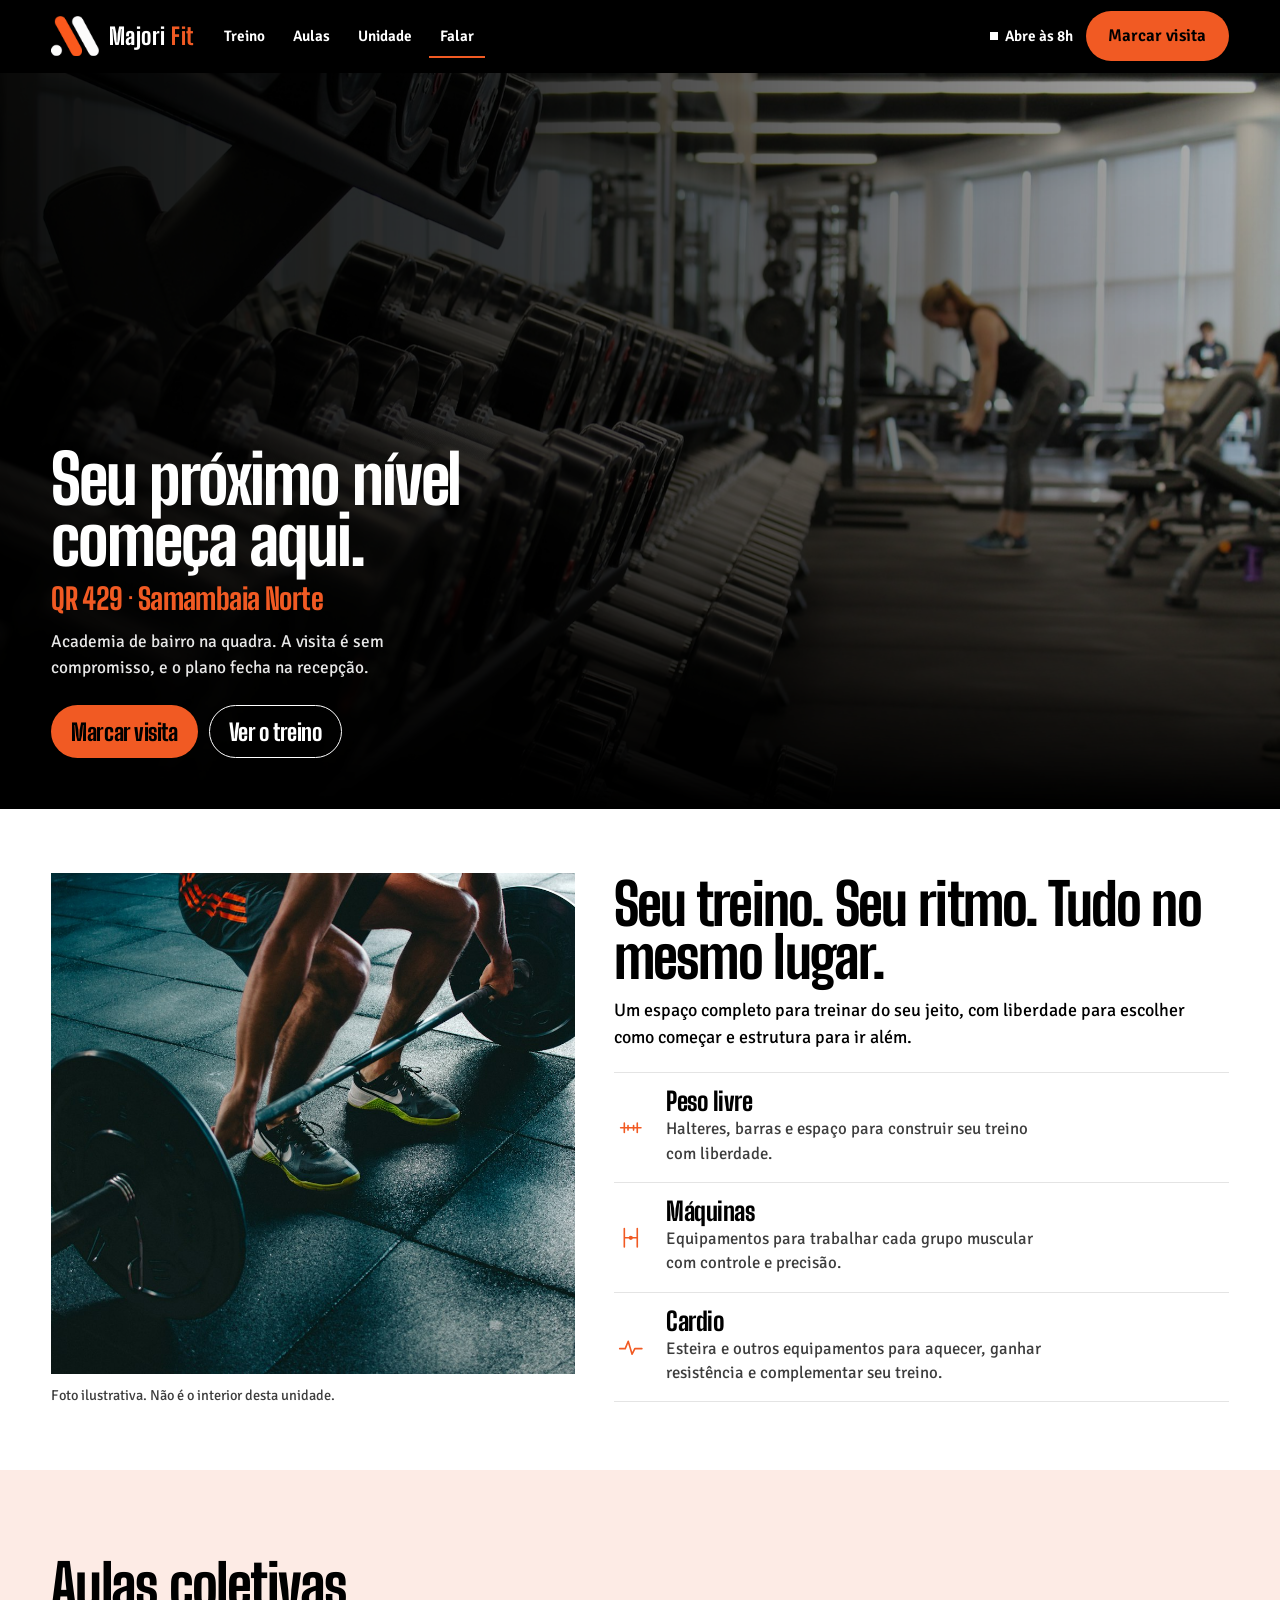
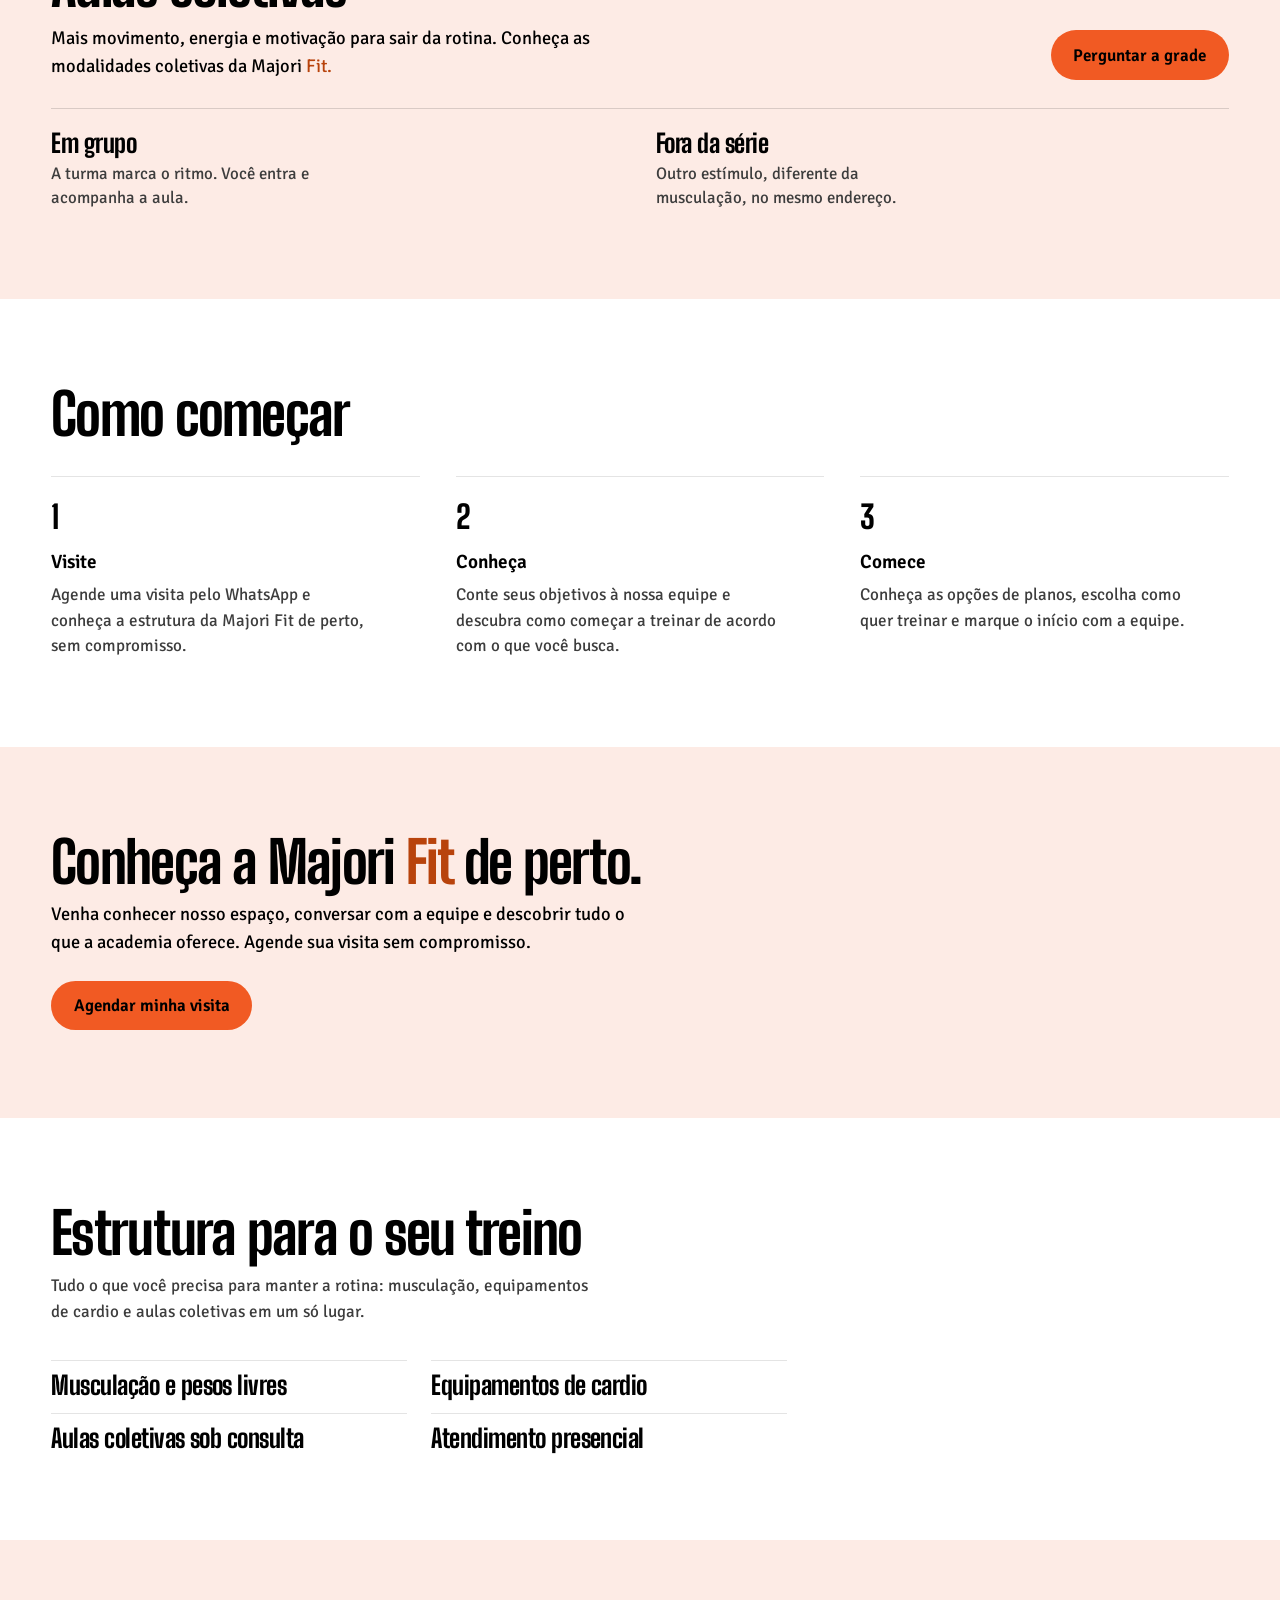
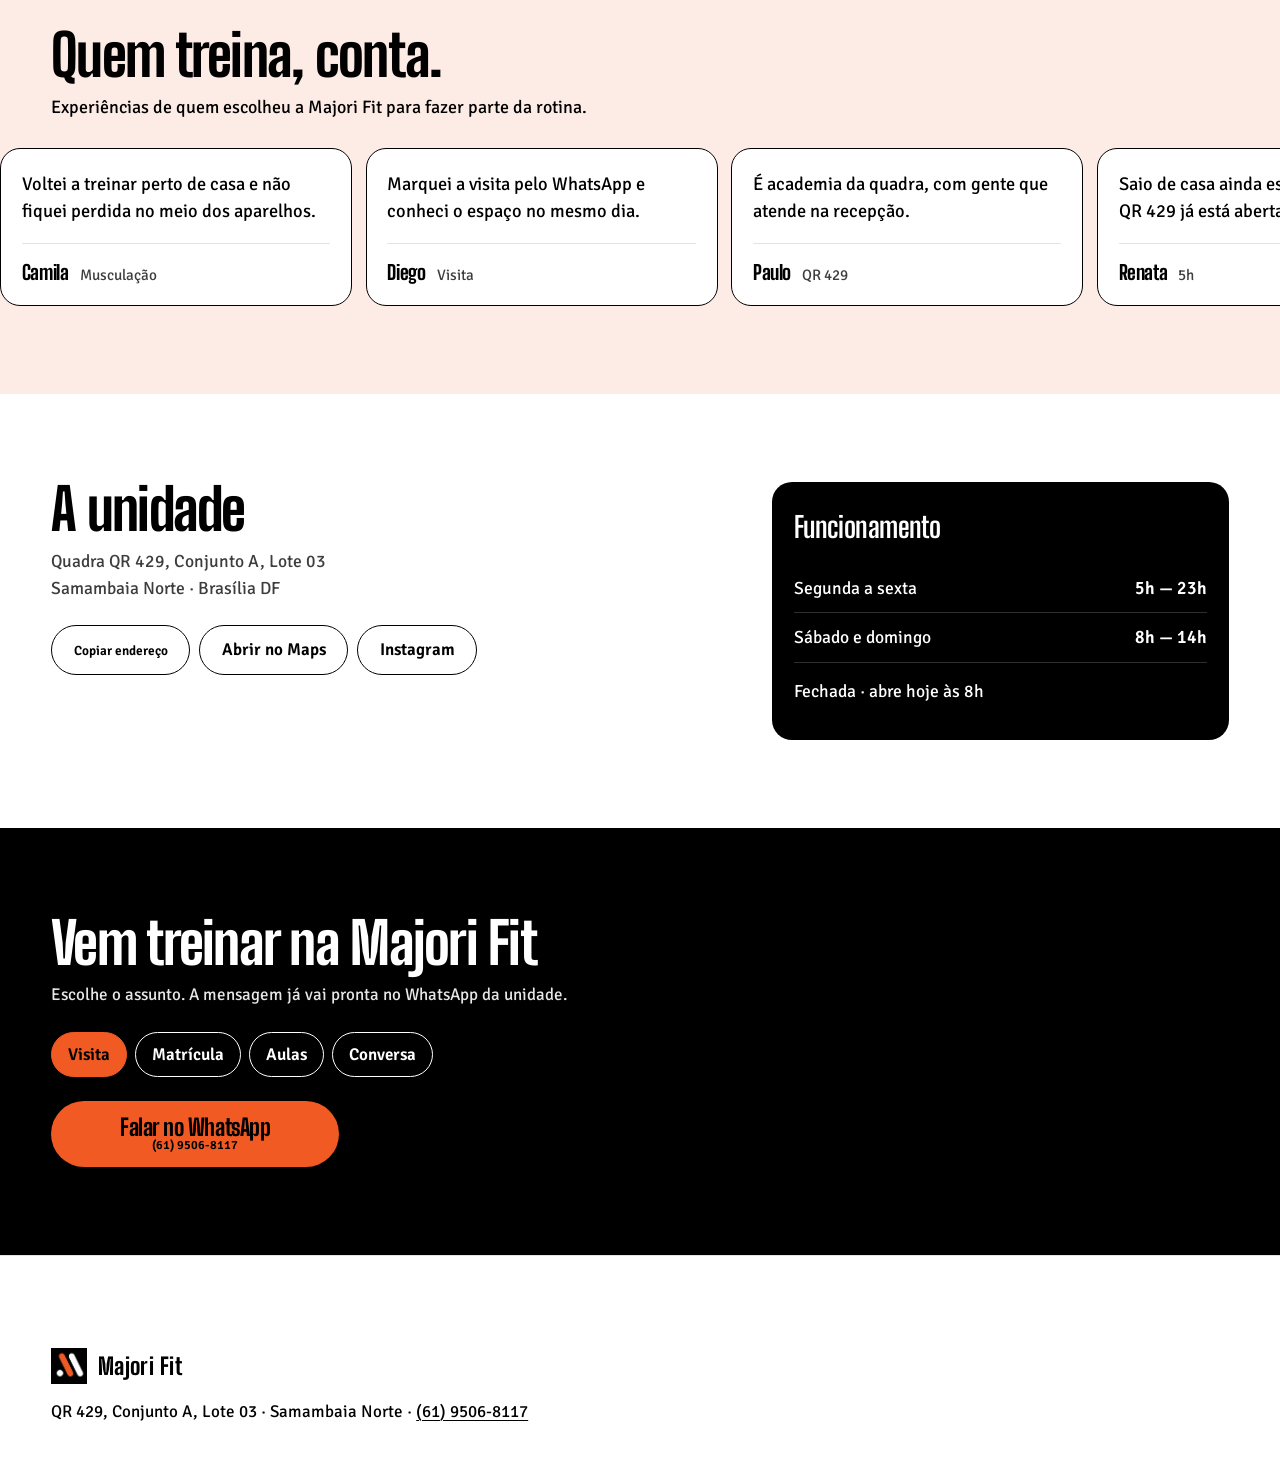
==== commit 076002b2: "Update index.html and styles.css to correct address references and improve text styling. Changes inc" ====
--- a/index.html
+++ b/index.html
@@ -3,11 +3,11 @@
 <head>
   <meta charset="utf-8">
   <meta name="viewport" content="width=device-width, initial-scale=1, viewport-fit=cover">
-  <title>Majori Fit Samambaia — QS 429, a partir das 5h</title>
-  <meta name="description" content="Majori Fit na QS 429, Conjunto A, Lote 03, Samambaia Norte. Segunda a sexta, 5h–23h. Sábado e domingo, 8h–14h. Visita pelo WhatsApp (61) 9506-8117.">
+  <title>Majori Fit Samambaia — QR 429, a partir das 5h</title>
+  <meta name="description" content="Majori Fit na QR 429, Conjunto A, Lote 03, Samambaia Norte. Segunda a sexta, 5h–23h. Sábado e domingo, 8h–14h. Visita pelo WhatsApp (61) 9506-8117.">
   <meta name="theme-color" content="#000000">
   <meta property="og:title" content="Majori Fit Samambaia">
-  <meta property="og:description" content="QS 429, Samambaia Norte. Horário e visita no WhatsApp (61) 9506-8117.">
+  <meta property="og:description" content="QR 429, Samambaia Norte. Horário e visita no WhatsApp (61) 9506-8117.">
   <meta property="og:type" content="website">
   <meta property="og:locale" content="pt_BR">
   <meta property="og:image" content="assets/logo.png">
@@ -23,7 +23,7 @@
     "telephone": "+556195068117",
     "address": {
       "@type": "PostalAddress",
-      "streetAddress": "Quadra QS 429, Conjunto A, Lote 03",
+      "streetAddress": "Quadra QR 429, Conjunto A, Lote 03",
       "addressLocality": "Samambaia Norte",
       "addressRegion": "DF",
       "addressCountry": "BR"
@@ -68,7 +68,7 @@
       <div class="hero-shade" aria-hidden="true"></div>
       <div class="hero-inner">
         <h1 class="slogan">Seu próximo nível começa aqui.</h1>
-        <p class="hero-place">QS 429 · Samambaia Norte</p>
+        <p class="hero-place">QR 429 · Samambaia Norte</p>
         <p class="lead">Academia de bairro na quadra. A visita é sem compromisso, e o plano fecha na recepção.</p>
         <div class="hero-actions">
           <a class="btn btn-solid btn-lg btn-pulse" id="waHero" href="https://wa.me/556195068117" target="_blank" rel="noopener">Marcar visita</a>
@@ -156,16 +156,15 @@
 
     <section class="amen" id="estrutura">
       <div class="amen-copy">
-        <h2>O que você encontra</h2>
-        <p>Academia de bairro pra treinar cedo nos dias úteis e em horário curto no fim de semana.</p>
+        <h2>Estrutura para o seu treino</h2>
+        <p>Tudo o que você precisa para manter a rotina: musculação, equipamentos de cardio e aulas coletivas em um só lugar.</p>
       </div>
       <ul class="amen-list">
-        <li>Musculação e peso livre</li>
-        <li>Cardio no mesmo piso</li>
+        <li>Musculação e pesos livres</li>
+        <li>Equipamentos de cardio</li>
         <li>Aulas coletivas sob consulta</li>
-        <li>Visita e matrícula na recepção</li>
+        <li>Atendimento presencial</li>
       </ul>
-      <p class="note">O interior da unidade se vê na visita ou no Instagram. As fotos desta página são ilustração de treino.</p>
     </section>
 
     <section class="voices" id="alunos">
@@ -173,7 +172,6 @@
         <div>
           <h2>Quem treina, conta.</h2>
           <p>Experiências de quem escolheu a Majori Fit para fazer parte da rotina.</p>
-          <p class="stamp">Não são avaliações publicadas desta unidade.</p>
         </div>
       </div>
       <div class="reel" id="reel">
@@ -189,10 +187,10 @@
             </figure>
             <figure>
               <blockquote>É academia da quadra, com gente que atende na recepção.</blockquote>
-              <figcaption><span>Paulo</span> QS 429</figcaption>
-            </figure>
-            <figure>
-              <blockquote>Saio de casa ainda escuro e a porta da QS 429 já está aberta.</blockquote>
+              <figcaption><span>Paulo</span> QR 429</figcaption>
+            </figure>
+            <figure>
+              <blockquote>Saio de casa ainda escuro e a porta da QR 429 já está aberta.</blockquote>
               <figcaption><span>Renata</span> 5h</figcaption>
             </figure>
             <figure>
@@ -215,10 +213,10 @@
             </figure>
             <figure>
               <blockquote>É academia da quadra, com gente que atende na recepção.</blockquote>
-              <figcaption><span>Paulo</span> QS 429</figcaption>
-            </figure>
-            <figure>
-              <blockquote>Saio de casa ainda escuro e a porta da QS 429 já está aberta.</blockquote>
+              <figcaption><span>Paulo</span> QR 429</figcaption>
+            </figure>
+            <figure>
+              <blockquote>Saio de casa ainda escuro e a porta da QR 429 já está aberta.</blockquote>
               <figcaption><span>Renata</span> 5h</figcaption>
             </figure>
             <figure>
@@ -237,10 +235,10 @@
     <section class="unit" id="unidade">
       <div>
         <h2>A unidade</h2>
-        <p>Quadra QS 429, Conjunto A, Lote 03<br>Samambaia Norte · Brasília DF</p>
+        <p>Quadra QR 429, Conjunto A, Lote 03<br>Samambaia Norte · Brasília DF</p>
         <div class="unit-actions">
           <button type="button" class="btn btn-ghost" id="copyAddr">Copiar endereço</button>
-          <a class="btn btn-ghost" href="https://www.google.com/maps/search/?api=1&amp;query=QS+429+Conjunto+A+Lote+03+Samambaia+Norte+Bras%C3%ADlia" target="_blank" rel="noopener">Abrir no Maps</a>
+          <a class="btn btn-ghost" href="https://www.google.com/maps/search/?api=1&amp;query=QR+429+Conjunto+A+Lote+03+Samambaia+Norte+Bras%C3%ADlia" target="_blank" rel="noopener">Abrir no Maps</a>
           <a class="btn btn-ghost" href="https://www.instagram.com/majorifitsamambaia/" target="_blank" rel="noopener">Instagram</a>
         </div>
       </div>
@@ -273,8 +271,7 @@
       <img src="assets/logo.png" width="36" height="36" alt="">
       <span>Majori Fit</span>
     </a>
-    <p>QS 429, Conjunto A, Lote 03 · Samambaia Norte · <a href="https://wa.me/556195068117" target="_blank" rel="noopener">(61) 9506-8117</a></p>
-    <p class="fine">Fotos ilustrativas de treino. Horários da unidade conforme arte oficial. Preços só no WhatsApp.</p>
+    <p>QR 429, Conjunto A, Lote 03 · Samambaia Norte · <a href="https://wa.me/556195068117" target="_blank" rel="noopener">(61) 9506-8117</a></p>
   </footer>
 
   <a class="dock" id="dock" href="https://wa.me/556195068117" target="_blank" rel="noopener">
--- a/css/styles.css
+++ b/css/styles.css
@@ -745,7 +745,8 @@
   font-size: clamp(1.35rem, 2vw, 1.7rem);
   font-weight: 800;
   letter-spacing: -0.02em;
-  line-height: 1;
+  line-height: 1.05;
+  text-wrap: balance;
   padding-top: 0.7rem;
   border-top: 1px solid var(--line);
 }
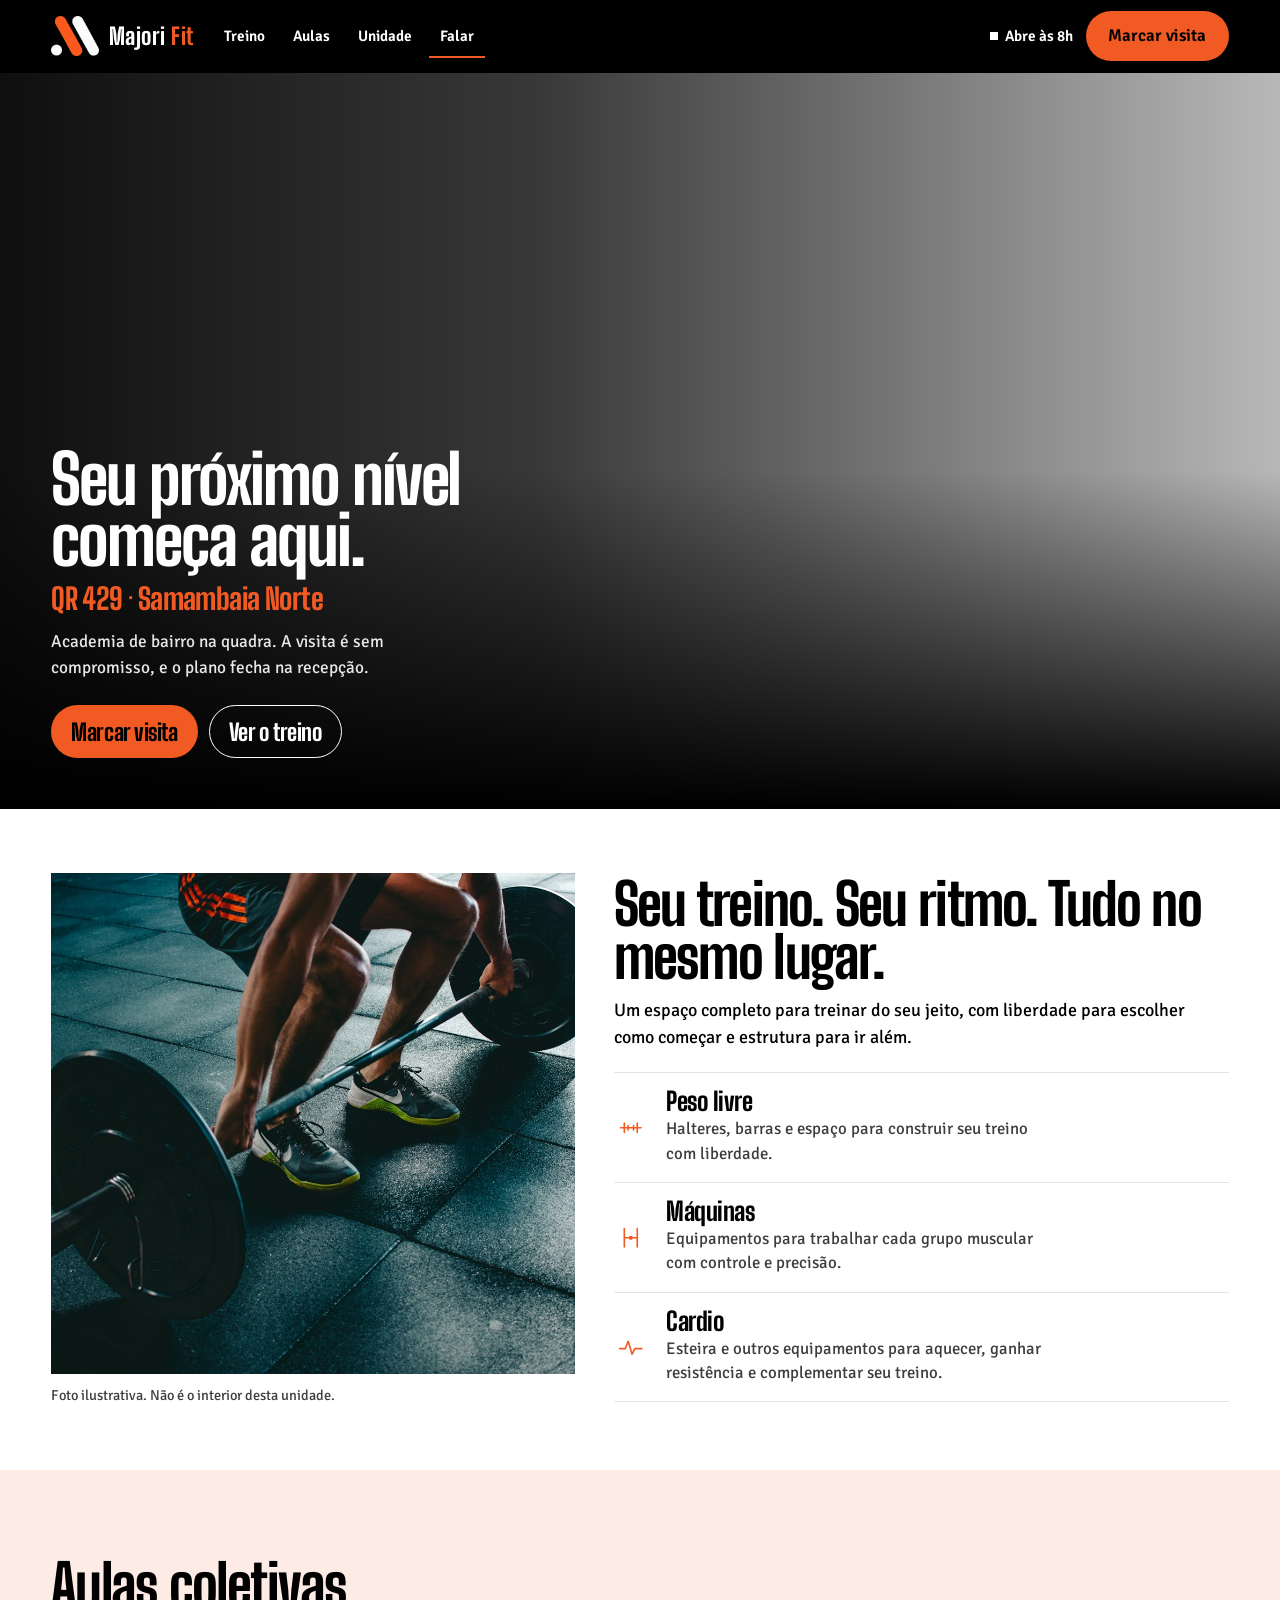
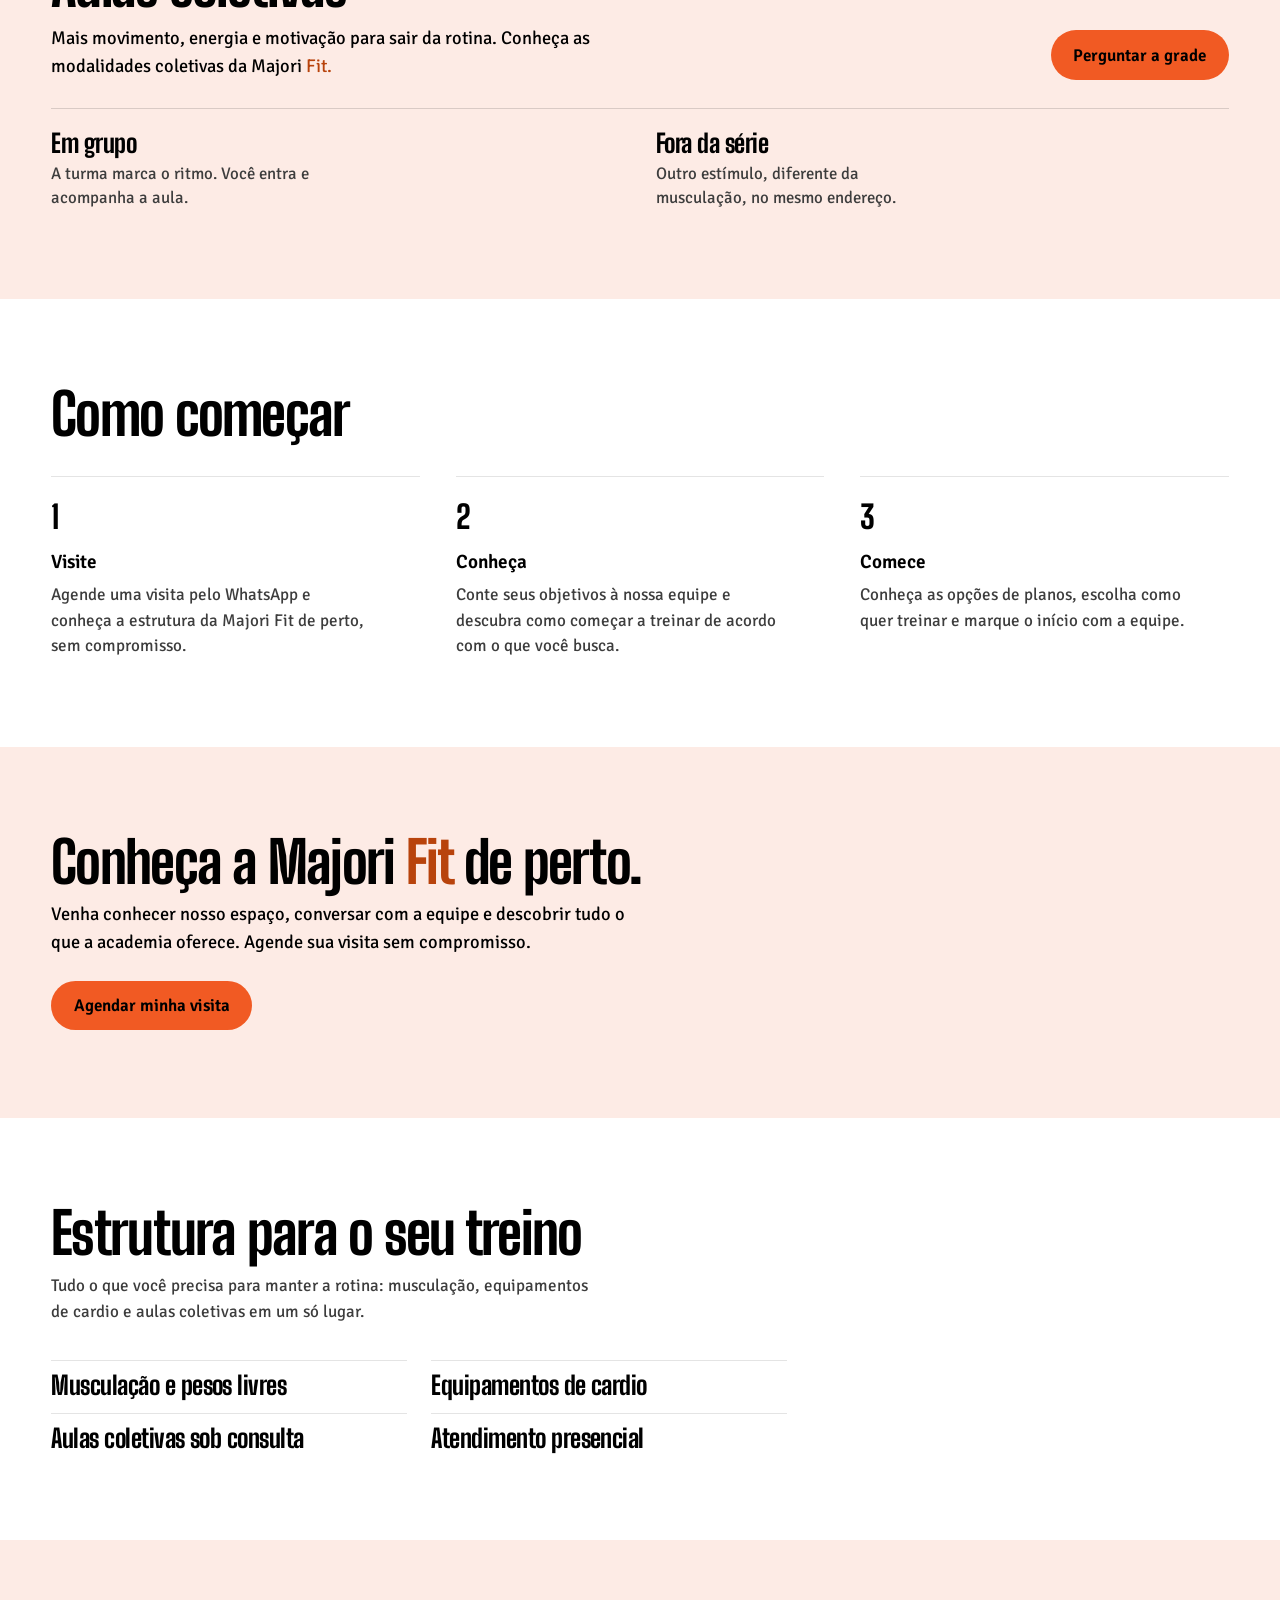
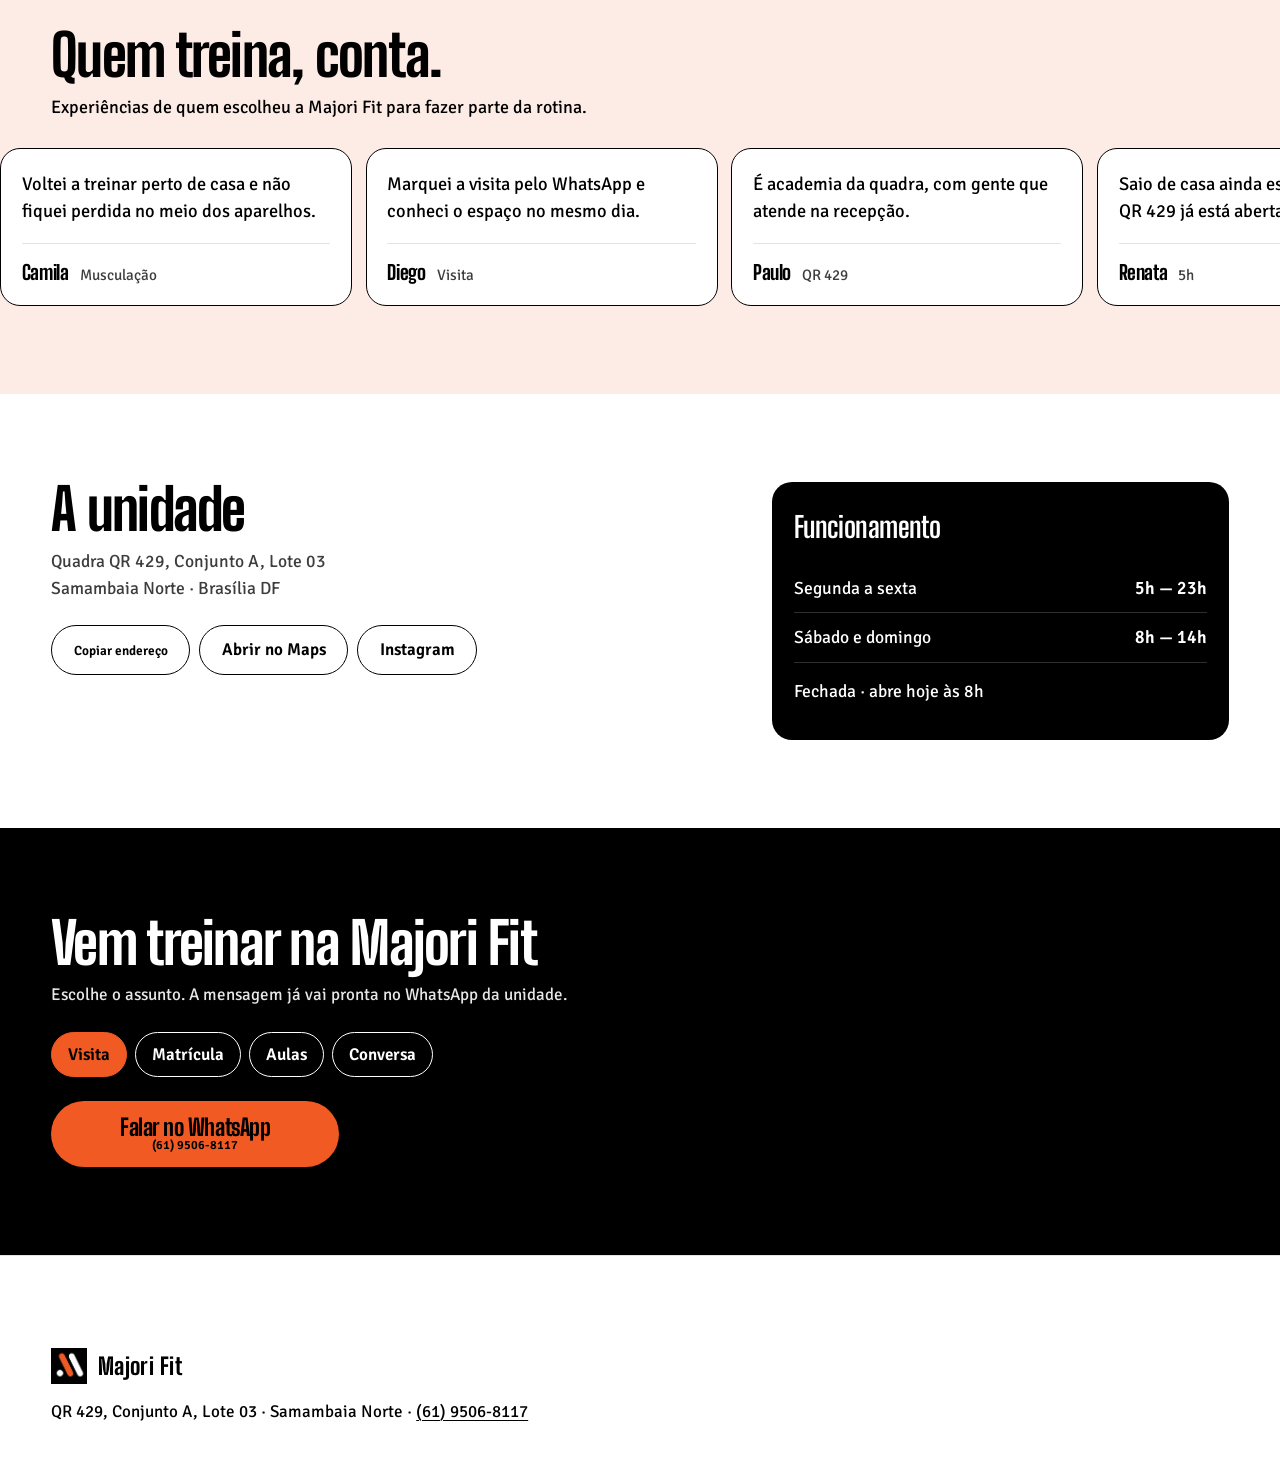
==== commit 364987ba: "Update index.html, styles.css, and main.js to enhance layout and responsiveness. Changes include rep" ====
--- a/index.html
+++ b/index.html
@@ -42,7 +42,7 @@
   <header class="top">
     <a class="brand" href="#inicio">
       <span class="brand-mark">
-        <img src="assets/Logotipo abstrato laranja e branco.png" width="66" height="44" alt="">
+        <img src="assets/mark.png" width="312" height="264" alt="">
       </span>
       <span>Majori <span class="brand-name">Fit</span></span>
     </a>
@@ -64,7 +64,10 @@
 
   <main>
     <section class="hero" id="inicio">
-      <img class="hero-photo" src="assets/photos/hero.jpg" alt="Foto ilustrativa de treino com pesos. Não mostra o interior desta unidade." width="1600" height="1066" fetchpriority="high" decoding="async">
+      <picture>
+        <source media="(max-width: 900px)" srcset="assets/photos/hero-m.jpg">
+        <img class="hero-photo" src="assets/photos/hero.jpg" alt="Foto ilustrativa de treino com pesos. Não mostra o interior desta unidade." width="1600" height="1066" fetchpriority="high" decoding="async">
+      </picture>
       <div class="hero-shade" aria-hidden="true"></div>
       <div class="hero-inner">
         <h1 class="slogan">Seu próximo nível começa aqui.</h1>
@@ -79,7 +82,7 @@
 
     <section class="split" id="treino">
       <figure>
-        <img src="assets/photos/weights.jpg" alt="Agachamento com barra, foto ilustrativa. Não é o interior desta unidade." width="1200" height="800" decoding="async">
+        <img src="assets/photos/weights.jpg" alt="Agachamento com barra, foto ilustrativa. Não é o interior desta unidade." width="1200" height="800" decoding="async" loading="lazy">
         <figcaption>Foto ilustrativa. Não é o interior desta unidade.</figcaption>
       </figure>
       <div class="split-copy">
--- a/css/styles.css
+++ b/css/styles.css
@@ -158,11 +158,11 @@
 
 .brand-mark img {
   position: absolute;
-  top: -0.19rem;
-  left: -0.86rem;
-  width: auto;
-  height: 2.92rem;
+  inset: 0;
+  width: 100%;
+  height: 100%;
   max-width: none;
+  object-fit: contain;
 }
 
 .nav {
@@ -393,6 +393,12 @@
   overflow: hidden;
 }
 
+.hero picture {
+  position: absolute;
+  inset: 0;
+  display: block;
+}
+
 .hero-photo {
   position: absolute;
   inset: 0;
@@ -786,7 +792,8 @@
 }
 
 .reel:hover .reel-track,
-.reel.is-held .reel-track { animation-play-state: paused; }
+.reel.is-held .reel-track,
+.reel.is-off .reel-track { animation-play-state: paused; }
 
 .reel-group {
   display: flex;
@@ -972,8 +979,8 @@
 }
 
 @media (max-width: 900px) {
-  html { scroll-padding-top: 7.4rem; }
-  main section { scroll-margin-top: 7.4rem; }
+  html { scroll-padding-top: 6.5rem; }
+  main section { scroll-margin-top: 6.5rem; }
 
   body.is-nav-open {
     overflow: hidden;
@@ -1009,7 +1016,12 @@
     z-index: 2;
   }
   .top-end .btn-solid { display: none; }
-  .live { white-space: normal; }
+  .live {
+    min-height: 0;
+    font-size: 1rem;
+    white-space: normal;
+    padding-bottom: 0.2rem;
+  }
 
   .top.is-open .top-end .live {
     opacity: 0;
@@ -1025,7 +1037,7 @@
     inset: 0;
     top: 0;
     margin: 0;
-    padding: calc(6.75rem + env(safe-area-inset-top)) var(--pad) max(1.25rem, env(safe-area-inset-bottom));
+    padding: calc(6.7rem + env(safe-area-inset-top)) var(--pad) max(1.25rem, env(safe-area-inset-bottom));
     background: var(--ink);
     color: var(--paper);
     opacity: 0;
@@ -1090,10 +1102,18 @@
   .hero {
     height: auto;
     max-height: none;
-    min-height: 36rem;
-  }
-
-  .hero-inner { padding-bottom: 6.8rem; }
+    min-height: calc(100svh - 6.15rem);
+  }
+
+  .hero-inner {
+    padding-top: 1.75rem;
+    padding-bottom: calc(5.1rem + env(safe-area-inset-bottom));
+  }
+
+  .split figcaption,
+  .note,
+  .fine,
+  .reel figcaption { font-size: 1rem; }
 
   .hero-actions {
     flex-direction: column;
@@ -1186,6 +1206,37 @@
   }
 }
 
+@media (max-width: 900px) and (max-height: 700px) {
+  .hero .slogan { font-size: clamp(2.15rem, 10vw, 2.75rem); }
+  .hero-place { font-size: 1.25rem; margin-bottom: 0.65rem; }
+  .lead { margin-bottom: 1rem; }
+  .hero-inner { padding-top: 1.15rem; }
+}
+
+@media (max-height: 520px) {
+  .hero {
+    height: auto;
+    min-height: 0;
+    max-height: none;
+  }
+  .hero-inner { padding-block: 1.35rem; }
+}
+
+@media (max-width: 900px) and (max-height: 520px) {
+  .hero .slogan {
+    font-size: 2.15rem;
+    margin-bottom: 0.4rem;
+  }
+  .hero-inner {
+    padding-top: 0.4rem;
+    padding-bottom: calc(5.35rem + env(safe-area-inset-bottom));
+  }
+  .hero-place { margin-bottom: 0.25rem; }
+  .lead { margin-bottom: 0.55rem; }
+  .hero-actions { flex-direction: row; }
+  .hero-actions .btn { width: auto; flex: 1; }
+}
+
 @media (pointer: coarse) {
   .btn,
   .chip,
